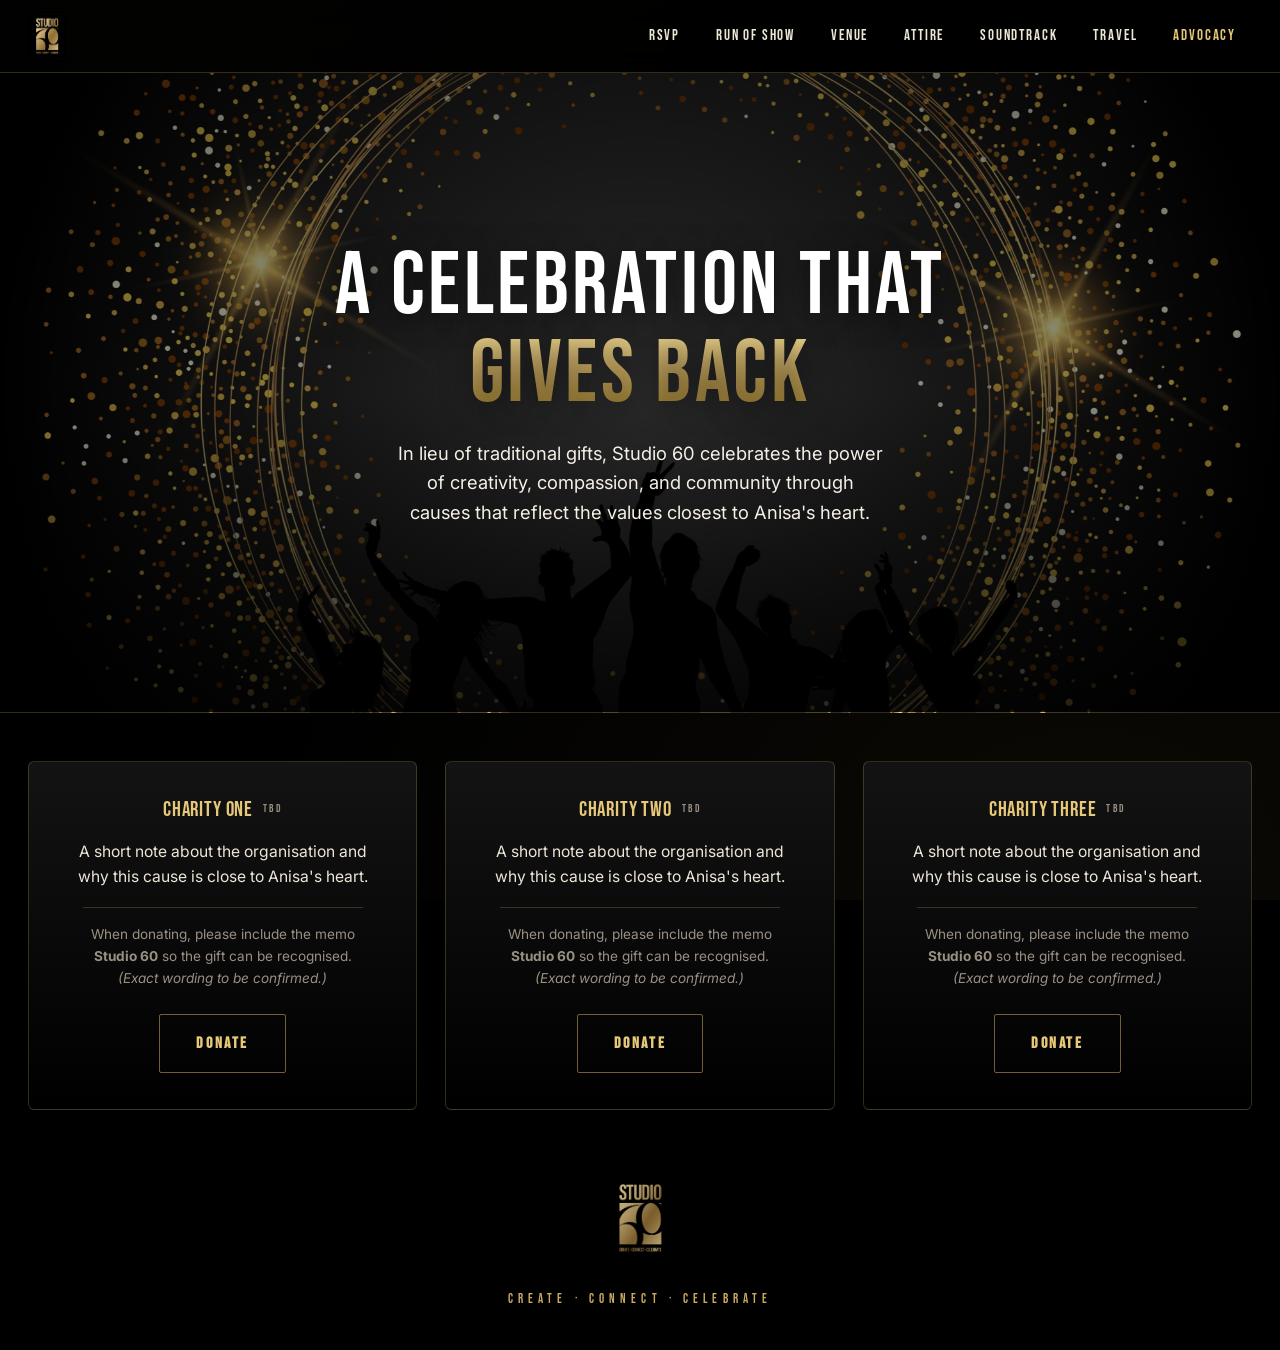
==== advocacy.html @ 4c7af6f3 "Advocacy page redesign — drop goal/tiers, just charity links - Replace the banner with the gold-glit" ====
<!DOCTYPE html>
<html lang="en">
<head>
  <meta charset="UTF-8" />
  <meta name="viewport" content="width=device-width, initial-scale=1.0" />
  <title>Advocacy · Studio 60</title>
  <link rel="icon" type="image/png" href="assets/studio60-logo.png" />
  <link rel="preconnect" href="https://fonts.googleapis.com" />
  <link rel="preconnect" href="https://fonts.gstatic.com" crossorigin />
  <link href="https://fonts.googleapis.com/css2?family=Bebas+Neue&family=Inter:wght@400;500;600;700&display=swap" rel="stylesheet" />
  <link rel="stylesheet" href="assets/style.css" />
</head>
<body>
  <div id="site-nav"></div>

  <main>
    <!-- PAGE BANNER -->
    <section class="page-banner page-banner--tall" style="background-image: url('images/advocacy-banner.jpg');">
      <div class="page-banner-inner">
        <h1 class="page-banner-title">A celebration that<br /><span class="gold-text">gives back</span></h1>
        <p class="page-banner-sub balance">In lieu of traditional gifts, Studio 60 celebrates the power of creativity, compassion, and community through causes that reflect the values closest to Anisa's heart.</p>
      </div>
    </section>

    <!-- CHARITIES -->
    <section class="section section-tight">
      <div class="container">
        <div class="charity-grid">
          <div class="charity-card">
            <h3 class="charity-name">Charity One <span class="charity-tag">TBD</span></h3>
            <p class="charity-desc balance">A short note about the organisation and why this cause is close to Anisa's heart.</p>
            <p class="charity-memo">When donating, please include the memo <strong>Studio 60</strong> so the gift can be recognised. <em>(Exact wording to be confirmed.)</em></p>
            <a class="btn btn-ghost" href="#" target="_blank" rel="noopener">Donate</a>
          </div>

          <div class="charity-card">
            <h3 class="charity-name">Charity Two <span class="charity-tag">TBD</span></h3>
            <p class="charity-desc balance">A short note about the organisation and why this cause is close to Anisa's heart.</p>
            <p class="charity-memo">When donating, please include the memo <strong>Studio 60</strong> so the gift can be recognised. <em>(Exact wording to be confirmed.)</em></p>
            <a class="btn btn-ghost" href="#" target="_blank" rel="noopener">Donate</a>
          </div>

          <div class="charity-card">
            <h3 class="charity-name">Charity Three <span class="charity-tag">TBD</span></h3>
            <p class="charity-desc balance">A short note about the organisation and why this cause is close to Anisa's heart.</p>
            <p class="charity-memo">When donating, please include the memo <strong>Studio 60</strong> so the gift can be recognised. <em>(Exact wording to be confirmed.)</em></p>
            <a class="btn btn-ghost" href="#" target="_blank" rel="noopener">Donate</a>
          </div>
        </div>
      </div>
    </section>
  </main>

  <div id="site-footer"></div>

  <script src="assets/partials.js"></script>
  <script src="assets/script.js"></script>
</body>
</html>
---- assets/style.css ----
/* ============================================
   STUDIO 60 — Anisa's 60th Birthday
   Black + Gold metallic brand styling
   ============================================ */

:root {
  --black: #000000;
  --black-soft: #0a0a0a;
  --black-elev: #141414;
  --gold-light: #e6c878;
  --gold: #c9a961;
  --gold-deep: #a78832;
  --gold-shadow: #6b5520;
  --gold-pale: #f3dc94;
  --silver: #c0c0c0;
  --ivory: #f5f0e6;
  --white: #ffffff;
  --text: #ece6d6;
  --text-mute: #9a9082;
  --line: rgba(201, 169, 97, 0.25);
  --line-strong: rgba(201, 169, 97, 0.55);
  --gold-gradient: linear-gradient(180deg, #f3dc94 0%, #c9a961 45%, #8c6f24 100%);
  --gold-gradient-flat: linear-gradient(180deg, #e6c878 0%, #c9a961 50%, #a78832 100%);
  --gold-gradient-deep: linear-gradient(180deg, #c9a961 0%, #8c6f24 50%, #4a3811 100%);
  --gold-gradient-light: linear-gradient(180deg, #f9e8b6 0%, #e6c878 50%, #c9a961 100%);
  --shadow-soft: 0 10px 40px rgba(0, 0, 0, 0.6);
  --max-w: 1280px;
}

* { box-sizing: border-box; margin: 0; padding: 0; }

html { scroll-behavior: smooth; -webkit-text-size-adjust: 100%; }

body {
  background: var(--black);
  color: var(--text);
  font-family: 'Inter', 'Helvetica Neue', Arial, sans-serif;
  font-weight: 400;
  line-height: 1.6;
  min-height: 100vh;
  overflow-x: hidden;
  -webkit-font-smoothing: antialiased;
  -moz-osx-font-smoothing: grayscale;
}

/* Subtle gold particle/grain background overlay */
body::before {
  content: "";
  position: fixed;
  inset: 0;
  pointer-events: none;
  background:
    radial-gradient(ellipse at 15% 0%, rgba(201, 169, 97, 0.10), transparent 50%),
    radial-gradient(ellipse at 85% 100%, rgba(201, 169, 97, 0.06), transparent 55%);
  z-index: 0;
}

/* Typography */
h1, h2, h3, h4, .display, .nav-link, .btn {
  font-family: 'Bebas Neue', 'Oswald', 'Impact', sans-serif;
  letter-spacing: 0.04em;
  text-transform: uppercase;
  font-weight: 400;
}

h1 { font-size: clamp(2.4rem, 6vw, 4.5rem); line-height: 1.05; }
h2 { font-size: clamp(1.8rem, 4vw, 3rem); line-height: 1.1; }
h3 { font-size: clamp(1.2rem, 2.4vw, 1.6rem); line-height: 1.2; }

.gold-text {
  background: var(--gold-gradient);
  -webkit-background-clip: text;
  background-clip: text;
  -webkit-text-fill-color: transparent;
  color: transparent;
}

/* Inline links inside body copy: bold + underline, no color shift */
.prose a, a.inline {
  color: var(--ivory);
  font-weight: 600;
  text-decoration: underline;
  text-underline-offset: 3px;
  text-decoration-thickness: 1.5px;
  transition: color 0.2s;
}
.prose a:hover, a.inline:hover { color: var(--gold-light); }

a { color: var(--gold-light); text-decoration: none; transition: color 0.2s; }
a:hover { color: var(--ivory); }

p { margin-bottom: 1rem; }

/* ============================================
   Top Navigation
   ============================================ */
.top-nav {
  position: sticky;
  top: 0;
  z-index: 100;
  width: 100%;
  background: rgba(0, 0, 0, 0.85);
  backdrop-filter: blur(14px);
  -webkit-backdrop-filter: blur(14px);
  border-bottom: 1px solid var(--line);
}

.nav-inner {
  max-width: var(--max-w);
  margin: 0 auto;
  padding: 14px 28px;
  display: flex;
  align-items: center;
  justify-content: space-between;
  gap: 24px;
}

.nav-brand {
  display: flex;
  align-items: center;
  gap: 12px;
  text-decoration: none;
}

.nav-brand img {
  height: 42px;
  width: auto;
}

.nav-links {
  display: flex;
  align-items: center;
  gap: 4px;
  list-style: none;
}

.nav-link {
  display: inline-block;
  padding: 10px 16px;
  font-size: 0.95rem;
  letter-spacing: 0.12em;
  color: var(--text);
  text-decoration: none;
  transition: color 0.2s;
}

.nav-link:hover { color: var(--gold-light); }

/* Active nav state: solid gold color (matches EDC's solid pink) */
.nav-link.is-active {
  color: var(--gold-light);
  font-weight: 500;
}

.nav-toggle {
  display: none;
  background: none;
  border: 1px solid var(--line-strong);
  color: var(--gold-light);
  width: 42px;
  height: 42px;
  border-radius: 4px;
  cursor: pointer;
  font-size: 1.2rem;
}

@media (max-width: 980px) {
  .nav-toggle { display: inline-flex; align-items: center; justify-content: center; }
  .nav-links {
    display: none;
    position: absolute;
    top: 100%;
    left: 0;
    right: 0;
    flex-direction: column;
    align-items: stretch;
    gap: 0;
    background: rgba(0, 0, 0, 0.97);
    border-bottom: 1px solid var(--line);
    padding: 8px 0;
  }
  .nav-links.is-open { display: flex; }
  .nav-link {
    padding: 14px 28px;
    border-bottom: 1px solid rgba(201, 169, 97, 0.08);
  }
}

/* ============================================
   Buttons
   ============================================ */
.btn {
  display: inline-block;
  padding: 16px 36px;
  font-size: 1rem;
  letter-spacing: 0.16em;
  text-transform: uppercase;
  text-decoration: none;
  cursor: pointer;
  border: none;
  position: relative;
  transition: transform 0.2s, box-shadow 0.25s;
  background: var(--gold-gradient-flat);
  color: var(--black);
  font-weight: 600;
  font-family: 'Bebas Neue', 'Oswald', sans-serif;
  border-radius: 2px;
  box-shadow: 0 4px 24px rgba(201, 169, 97, 0.25);
}

.btn:hover {
  transform: translateY(-2px);
  box-shadow: 0 10px 36px rgba(201, 169, 97, 0.45);
  color: var(--black);
}

.btn-ghost {
  background: transparent;
  color: var(--gold-light);
  border: 1px solid var(--line-strong);
  box-shadow: none;
}

.btn-ghost:hover {
  background: rgba(201, 169, 97, 0.08);
  color: var(--ivory);
  border-color: var(--gold-light);
  box-shadow: none;
}

.btn-large {
  padding: 20px 56px;
  font-size: 1.15rem;
}

.btn-arrow::after {
  content: " ↗";
  margin-left: 4px;
  font-size: 0.85em;
}

/* ============================================
   Layout
   ============================================ */
main { position: relative; z-index: 1; }

.container {
  max-width: var(--max-w);
  margin: 0 auto;
  padding: 0 28px;
}

.section {
  padding: 80px 0;
  position: relative;
}

.section-tight { padding: 48px 0; }

.section-title {
  text-align: center;
  margin-bottom: 12px;
}

.section-kicker {
  display: block;
  text-align: center;
  font-family: 'Bebas Neue', 'Oswald', sans-serif;
  letter-spacing: 0.32em;
  font-size: 0.9rem;
  color: var(--gold);
  margin-bottom: 12px;
}

.section-sub {
  text-align: center;
  color: var(--text-mute);
  max-width: 680px;
  margin: 0 auto 56px;
  font-size: 1.05rem;
}

/* ============================================
   Section Divider — gold rule with "60" mark centered
   ============================================ */
.section-divider {
  position: relative;
  text-align: center;
  margin: 56px auto;
  max-width: 1100px;
  padding: 0 28px;
}

.section-divider::before {
  content: "";
  position: absolute;
  top: 50%;
  left: 28px;
  right: 28px;
  height: 1px;
  background: linear-gradient(90deg, transparent, rgba(201, 169, 97, 0.5) 20%, rgba(201, 169, 97, 0.5) 80%, transparent);
}

.section-divider .divider-mark {
  position: relative;
  display: inline-block;
  padding: 0 18px;
  background: var(--black);
  font-family: 'Bebas Neue', 'Oswald', sans-serif;
  font-size: 1.4rem;
  letter-spacing: 0.18em;
  background: var(--gold-gradient);
  -webkit-background-clip: text;
  background-clip: text;
  -webkit-text-fill-color: transparent;
  color: transparent;
}

.section-divider .divider-mark-wrap {
  position: relative;
  display: inline-block;
  padding: 0 18px;
  background: var(--black);
}

/* ============================================
   Hero (Home)
   ============================================ */
.hero {
  min-height: 100vh;
  display: flex;
  flex-direction: column;
  align-items: center;
  justify-content: center;
  text-align: center;
  padding: 80px 28px 60px;
  position: relative;
  overflow: hidden;
}

.hero::before {
  content: "";
  position: absolute;
  inset: 0;
  background:
    radial-gradient(ellipse at center, rgba(201, 169, 97, 0.18) 0%, transparent 60%);
  pointer-events: none;
}

.hero-logo {
  max-width: 360px;
  width: 70vw;
  height: auto;
  margin-bottom: 36px;
  border: 1px solid var(--gold);
  padding: 6px;
  background: var(--black);
  filter: drop-shadow(0 8px 40px rgba(201, 169, 97, 0.25));
  animation: fadeUp 1s ease both;
}

.hero-eyebrow {
  font-family: 'Bebas Neue', 'Oswald', sans-serif;
  letter-spacing: 0.4em;
  font-size: 0.95rem;
  color: var(--gold);
  margin-bottom: 16px;
  animation: fadeUp 1s 0.15s ease both;
}

.hero-title {
  font-family: 'Bebas Neue', 'Oswald', sans-serif;
  letter-spacing: 0.04em;
  margin-bottom: 8px;
  animation: fadeUp 1s 0.25s ease both;
}

.hero-title .gold-text { display: inline-block; }

.hero-title-tail {
  display: inline-block;
}

.hero-intro {
  max-width: 720px;
  margin: 28px auto 0;
  padding: 0 16px;
  color: var(--ivory);
  font-size: clamp(1rem, 1.4vw, 1.15rem);
  line-height: 1.65;
  text-align: center;
  text-wrap: balance;
  animation: fadeUp 1s 0.35s ease both;
}

.hero-meta {
  display: flex;
  flex-wrap: wrap;
  align-items: center;
  justify-content: center;
  gap: 18px 32px;
  margin: 28px 0 8px;
  font-family: 'Bebas Neue', 'Oswald', sans-serif;
  letter-spacing: 0.18em;
  font-size: 1.1rem;
  color: var(--ivory);
  animation: fadeUp 1s 0.4s ease both;
}

.hero-meta .dot { color: var(--gold); }

.hero-venue {
  color: var(--text-mute);
  font-size: 0.95rem;
  margin-bottom: 36px;
  animation: fadeUp 1s 0.5s ease both;
}

.hero-cta-row {
  display: flex;
  gap: 14px;
  flex-wrap: wrap;
  justify-content: center;
  animation: fadeUp 1s 0.6s ease both;
}

.hero-rsvp-deadline {
  margin-top: 18px;
  font-size: 0.85rem;
  color: var(--text-mute);
  letter-spacing: 0.12em;
  text-transform: uppercase;
  animation: fadeUp 1s 0.7s ease both;
}

.hero-rsvp-deadline .deadline-date {
  color: var(--gold-light);
  font-weight: 700;
  font-size: 1.15em;
  letter-spacing: 0.16em;
}

/* Mobile-only hero tweaks
   - Tighten the gap above the Studio 60 logo
   - Hide diamond separators and the middle-dot in the venue line
   - Let the venue's "Atlanta" wrap to its own line cleanly */
@media (max-width: 700px) {
  .hero {
    justify-content: flex-start;
    padding-top: 24px;
  }
  .hero-logo {
    margin-bottom: 24px;
  }
  .hero-meta .dot { display: none; }
  .venue-meta .venue-sep { display: none; }
  .venue-meta {
    display: inline-flex;
    flex-direction: column;
    align-items: center;
    gap: 4px;
  }
}

@keyframes fadeUp {
  from { opacity: 0; transform: translateY(16px); }
  to { opacity: 1; transform: translateY(0); }
}

/* ============================================
   Countdown
   ============================================ */
.countdown {
  display: flex;
  justify-content: center;
  gap: 12px;
  margin: 44px auto 0;
  flex-wrap: wrap;
}

.countdown-unit {
  min-width: 110px;
  padding: 22px 16px 18px;
  background: rgba(20, 20, 20, 0.8);
  border: 1px solid var(--line);
  border-radius: 4px;
  text-align: center;
  position: relative;
  overflow: hidden;
}

.countdown-unit::before {
  content: "";
  position: absolute;
  inset: 0;
  background: linear-gradient(180deg, rgba(201, 169, 97, 0.08), transparent 60%);
  pointer-events: none;
}

.countdown-num {
  display: block;
  font-family: 'Bebas Neue', 'Oswald', sans-serif;
  font-size: 3rem;
  line-height: 1;
  background: var(--gold-gradient);
  -webkit-background-clip: text;
  background-clip: text;
  -webkit-text-fill-color: transparent;
  color: transparent;
}

.countdown-label {
  display: block;
  margin-top: 6px;
  font-family: 'Bebas Neue', 'Oswald', sans-serif;
  letter-spacing: 0.24em;
  font-size: 0.75rem;
  color: var(--text-mute);
}

@media (max-width: 600px) {
  .countdown-unit { min-width: 0; flex: 1 1 calc(50% - 12px); }
  .countdown-num { font-size: 2.4rem; }
}

/* ============================================
   Page Banner — full-width photo banner with title overlay
   ============================================ */
.page-banner {
  position: relative;
  width: 100%;
  height: clamp(280px, 38vw, 460px);
  background-size: cover;
  background-position: center;
  display: flex;
  align-items: center;
  justify-content: center;
  text-align: center;
  overflow: hidden;
  border-bottom: 1px solid var(--line);
}

/* Taller variant to mirror the RSVP hero feel on hero-style pages */
.page-banner--tall { height: clamp(420px, 60vw, 640px); }

/* Generic line-balance utility — prevents orphan words on short
   paragraphs by distributing line breaks evenly */
.balance { text-wrap: balance; }

/* Prose modifier — balance line breaks so short paragraphs don't
   leave a single orphan word on the last line */
.prose-balance p { text-wrap: balance; }

/* Soundtrack page — tight title + tagline lockup on the banner */
.soundtrack-lockup { line-height: 0.95; }
.soundtrack-tagline {
  margin-top: 14px;
  font-family: 'Bebas Neue', 'Oswald', sans-serif;
  letter-spacing: 0.32em;
  text-transform: uppercase;
  font-size: clamp(0.95rem, 1.6vw, 1.15rem);
  color: var(--gold-light);
}

/* Advocacy — three text-only charity cards */
.charity-grid {
  display: grid;
  grid-template-columns: repeat(3, 1fr);
  gap: 28px;
}

.charity-card {
  padding: 36px 28px;
  background: linear-gradient(180deg, rgba(20, 20, 20, 0.95), rgba(0, 0, 0, 0.9));
  border: 1px solid var(--line);
  border-radius: 6px;
  text-align: center;
  display: flex;
  flex-direction: column;
}

.charity-name {
  color: var(--gold-light);
  margin-bottom: 16px;
  font-size: 1.3rem;
}

.charity-tag {
  font-size: 0.55em;
  color: var(--text-mute);
  letter-spacing: 0.22em;
  margin-left: 6px;
  vertical-align: middle;
  font-weight: 400;
}

.charity-desc {
  color: var(--text);
  margin-bottom: 18px;
  font-size: 0.98rem;
  line-height: 1.6;
}

.charity-memo {
  color: var(--text-mute);
  font-size: 0.85rem;
  margin: 0 auto 24px;
  padding-top: 16px;
  border-top: 1px solid var(--line);
  line-height: 1.6;
  max-width: 280px;
  flex: 1;
}

.charity-card .btn { align-self: center; margin-top: auto; }

@media (max-width: 800px) {
  .charity-grid { grid-template-columns: 1fr; gap: 20px; }
  .charity-card { padding: 28px 24px; }
}

/* Attire page — centred mood block with an italic gold coda */
.attire-block { text-align: center; }
.attire-block .section-title { margin-bottom: 24px; }
.attire-block .prose + .prose { margin-top: 18px; }
.attire-coda {
  margin-top: 36px;
  font-style: italic;
  font-size: 1.1rem;
  color: var(--gold-light);
  letter-spacing: 0.04em;
}

.page-banner::before {
  content: "";
  position: absolute;
  inset: 0;
  background:
    linear-gradient(180deg, rgba(0, 0, 0, 0.55) 0%, rgba(0, 0, 0, 0.45) 50%, rgba(0, 0, 0, 0.85) 100%);
  pointer-events: none;
}

.page-banner-inner {
  position: relative;
  z-index: 1;
  padding: 28px;
  max-width: 1100px;
}

.page-banner-kicker {
  display: block;
  font-family: 'Bebas Neue', 'Oswald', sans-serif;
  letter-spacing: 0.36em;
  font-size: 0.88rem;
  color: var(--gold-light);
  margin-bottom: 18px;
}

.page-banner-title {
  font-family: 'Bebas Neue', 'Oswald', sans-serif;
  font-size: clamp(2.6rem, 7vw, 5.5rem);
  letter-spacing: 0.04em;
  line-height: 1;
  text-transform: uppercase;
  color: var(--white);
  text-shadow: 0 4px 30px rgba(0, 0, 0, 0.5);
}

.page-banner-title .gold-text { display: inline-block; }

.page-banner-sub {
  margin-top: 20px;
  color: var(--ivory);
  font-size: clamp(1rem, 1.5vw, 1.15rem);
  max-width: 680px;
  margin-left: auto;
  margin-right: auto;
}

/* ============================================
   Jump-to anchor nav (sits below banner)
   ============================================ */
.jump-nav {
  display: flex;
  justify-content: center;
  align-items: center;
  flex-wrap: wrap;
  gap: 8px 28px;
  padding: 24px 28px;
  border-bottom: 1px solid var(--line);
  margin-bottom: 16px;
}

.jump-nav-label {
  font-family: 'Bebas Neue', 'Oswald', sans-serif;
  letter-spacing: 0.24em;
  text-transform: uppercase;
  color: var(--text-mute);
  font-size: 0.85rem;
}

.jump-nav-label::before {
  content: "↓ ";
  color: var(--gold);
}

.jump-nav a {
  font-family: 'Inter', sans-serif;
  color: var(--ivory);
  font-size: 0.95rem;
  font-weight: 500;
  letter-spacing: 0.02em;
  text-decoration: none;
  padding: 4px 0;
  transition: color 0.2s;
}

.jump-nav a:hover { color: var(--gold-light); }

/* ============================================
   Message from Anisa
   ============================================ */
.message-block {
  max-width: 800px;
  margin: 0 auto;
  text-align: center;
  padding: 56px 32px;
  border-top: 1px solid var(--line);
  border-bottom: 1px solid var(--line);
  position: relative;
}

.message-block::before,
.message-block::after {
  content: "";
  position: absolute;
  left: 50%;
  width: 12px;
  height: 12px;
  background: var(--gold-gradient);
  transform: translateX(-50%) rotate(45deg);
}
.message-block::before { top: -7px; }
.message-block::after { bottom: -7px; }

.message-quote {
  font-size: 1.2rem;
  line-height: 1.7;
  color: var(--ivory);
  font-style: italic;
}

.message-quote + .message-quote { margin-top: 14px; }

.message-sign {
  margin-top: 24px;
  font-family: 'Bebas Neue', 'Oswald', sans-serif;
  letter-spacing: 0.32em;
  color: var(--gold);
  font-size: 1rem;
}

/* Tighter symmetric gap around the diamond on Anisa's note section */
.section-anisa-note { padding-top: 28px; padding-bottom: 28px; }
.message-block--note { padding-top: 28px; padding-bottom: 28px; }

/* Anisa signature — image rendered as gold via mask */
.signature {
  width: clamp(200px, 32vw, 260px);
  height: clamp(160px, 26vw, 210px);
  margin: 6px auto 0;
  background: var(--gold-gradient);
  -webkit-mask: url('../images/anisa-signature.png') no-repeat center / contain;
  mask: url('../images/anisa-signature.png') no-repeat center / contain;
}

/* ============================================
   Photo + White Panel Cards (EDC editorial style)
   ============================================ */
.photo-grid {
  display: grid;
  gap: 24px;
}

.photo-grid-2 { grid-template-columns: repeat(2, 1fr); }
.photo-grid-3 { grid-template-columns: repeat(3, 1fr); }
.photo-grid-auto { grid-template-columns: repeat(auto-fit, minmax(320px, 1fr)); }

@media (max-width: 880px) {
  .photo-grid-2, .photo-grid-3 { grid-template-columns: 1fr; }
}

.photo-card {
  display: flex;
  flex-direction: column;
  text-decoration: none;
  color: inherit;
  position: relative;
  transition: transform 0.3s ease;
}

.photo-card:hover { transform: translateY(-4px); }
.photo-card:hover .photo-card-img { transform: scale(1.03); }
.photo-card:hover .photo-card-arrow { transform: translateX(6px); }

.photo-card-imgwrap {
  width: 100%;
  aspect-ratio: 16 / 10;
  overflow: hidden;
  background: var(--black-elev);
}

.photo-card-img {
  width: 100%;
  height: 100%;
  object-fit: cover;
  display: block;
  transition: transform 0.5s ease;
}

.photo-card-panel {
  background: linear-gradient(180deg, rgba(18, 18, 18, 0.98), rgba(8, 8, 8, 0.98));
  color: var(--ivory);
  padding: 28px 28px 26px;
  margin: -64px 24px 0;
  position: relative;
  z-index: 2;
  border: 1px solid var(--line-strong);
  box-shadow: 0 14px 40px rgba(0, 0, 0, 0.55);
  display: flex;
  flex-direction: column;
  flex-grow: 1;
  transition: border-color 0.25s, box-shadow 0.25s;
}

.photo-card:hover .photo-card-panel {
  border-color: var(--gold-light);
  box-shadow: 0 18px 48px rgba(201, 169, 97, 0.18);
}

.photo-card-eyebrow {
  font-family: 'Bebas Neue', 'Oswald', sans-serif;
  letter-spacing: 0.28em;
  font-size: 0.75rem;
  color: var(--gold);
  margin-bottom: 10px;
  text-transform: uppercase;
}

.photo-card-title {
  font-family: 'Bebas Neue', 'Oswald', sans-serif;
  font-size: clamp(1.3rem, 1.7vw, 1.65rem);
  text-transform: uppercase;
  letter-spacing: 0.04em;
  color: var(--ivory);
  margin-bottom: 10px;
  display: flex;
  align-items: center;
  justify-content: space-between;
  gap: 12px;
  line-height: 1.15;
}

.photo-card-arrow {
  color: var(--gold-light);
  font-size: 1.4rem;
  font-weight: bold;
  transition: transform 0.25s, color 0.2s;
  flex-shrink: 0;
}

.photo-card:hover .photo-card-arrow { color: var(--gold-pale); }

.photo-card-desc {
  color: var(--text-mute);
  font-size: 0.95rem;
  line-height: 1.6;
  margin: 0;
}

/* Detail variant: sentence-case heading + em-dash bulleted list */
.photo-card-panel.is-detail .photo-card-title {
  text-transform: none;
  font-family: 'Inter', sans-serif;
  font-weight: 600;
  letter-spacing: 0.01em;
  font-size: 1.45rem;
  color: var(--gold-light);
}

/* Plain stacked list — same metrics as dash-list but no marker */
.clean-list {
  list-style: none;
  margin-top: 10px;
}

.clean-list li {
  padding: 6px 0;
  color: var(--text);
  font-size: 0.95rem;
  line-height: 1.55;
}

.dash-list {
  list-style: none;
  margin-top: 10px;
}

.dash-list li {
  padding: 8px 0 8px 22px;
  position: relative;
  color: var(--text);
  font-size: 0.95rem;
  line-height: 1.55;
}

.dash-list li::before {
  content: "–";
  position: absolute;
  left: 0;
  color: var(--gold-light);
  font-weight: bold;
}

/* ============================================
   Generic Cards (legacy / dark)
   ============================================ */
.grid {
  display: grid;
  gap: 24px;
}

.grid-2 { grid-template-columns: repeat(2, minmax(0, 1fr)); }
.grid-3 { grid-template-columns: repeat(3, minmax(0, 1fr)); }
.grid-auto { grid-template-columns: repeat(auto-fit, minmax(280px, 1fr)); }

@media (max-width: 800px) {
  .grid-2, .grid-3 { grid-template-columns: 1fr; }
}

.card {
  background: linear-gradient(180deg, rgba(20, 20, 20, 0.9), rgba(10, 10, 10, 0.9));
  border: 1px solid var(--line);
  border-radius: 6px;
  padding: 32px 28px;
  position: relative;
  transition: border-color 0.25s, transform 0.25s;
}

.card:hover {
  border-color: var(--line-strong);
  transform: translateY(-4px);
}

.card h3 {
  margin-bottom: 12px;
  color: var(--gold-light);
}

.card p { color: var(--text-mute); }

.card-icon {
  font-family: 'Bebas Neue', 'Oswald', sans-serif;
  font-size: 0.8rem;
  letter-spacing: 0.32em;
  color: var(--gold);
  margin-bottom: 8px;
  display: block;
}

/* ============================================
   Tier Cards (Advocacy) — graduated gold tones
   ============================================ */
.tier-grid {
  display: grid;
  grid-template-columns: repeat(3, 1fr);
  gap: 20px;
  align-items: stretch;
  margin-bottom: 56px;
}

@media (max-width: 880px) {
  .tier-grid { grid-template-columns: 1fr; }
}

.tier-card {
  position: relative;
  border-radius: 8px;
  padding: 36px 28px 32px;
  text-align: center;
  display: flex;
  flex-direction: column;
  color: var(--black);
  overflow: hidden;
}

.tier-card.tier-light { background: var(--gold-gradient-light); }
.tier-card.tier-mid { background: var(--gold-gradient-flat); }
.tier-card.tier-deep {
  background: var(--gold-gradient-deep);
  color: var(--ivory);
}

.tier-name {
  font-family: 'Inter', sans-serif;
  font-weight: 700;
  font-size: 1.15rem;
  letter-spacing: 0.02em;
  text-transform: none;
  margin-bottom: 6px;
}

.tier-card.tier-deep .tier-name { color: var(--gold-pale); }

.tier-amount {
  font-family: 'Bebas Neue', 'Oswald', sans-serif;
  font-size: clamp(2.4rem, 4vw, 3.4rem);
  line-height: 1;
  margin: 12px 0 6px;
  color: inherit;
}

.tier-card.tier-deep .tier-amount { color: var(--gold-pale); }

.tier-note {
  font-size: 0.85rem;
  font-style: italic;
  margin-bottom: 24px;
  opacity: 0.8;
}

.tier-card .btn {
  background: var(--black);
  color: var(--gold-light);
  align-self: center;
  margin-top: auto;
  box-shadow: 0 4px 16px rgba(0, 0, 0, 0.4);
}

.tier-card .btn:hover {
  background: #1a1a1a;
  color: var(--white);
}

.tier-card.tier-deep .btn {
  background: var(--gold-gradient-flat);
  color: var(--black);
}

.tier-disclaimer {
  margin-top: 18px;
  font-size: 0.78rem;
  line-height: 1.5;
  opacity: 0.85;
}

/* ============================================
   Timeline (Run of Show)
   ============================================ */
.timeline {
  max-width: 760px;
  margin: 0 auto;
  position: relative;
  padding-left: 40px;
}

.timeline::before {
  content: "";
  position: absolute;
  left: 12px;
  top: 8px;
  bottom: 8px;
  width: 2px;
  background: var(--gold-gradient);
  opacity: 0.5;
}

.timeline-item {
  position: relative;
  padding: 14px 0 28px;
}

.timeline-item::before {
  content: "";
  position: absolute;
  left: -34px;
  top: 22px;
  width: 14px;
  height: 14px;
  border-radius: 50%;
  background: var(--gold-gradient);
  box-shadow: 0 0 0 4px var(--black), 0 0 16px rgba(201, 169, 97, 0.5);
}

.timeline-time {
  font-family: 'Bebas Neue', 'Oswald', sans-serif;
  letter-spacing: 0.16em;
  color: var(--gold-light);
  font-size: 1rem;
  margin-bottom: 4px;
}

.timeline-event {
  font-size: 1.1rem;
  color: var(--ivory);
}

/* ============================================
   Venue / Map
   ============================================ */
.venue-grid {
  display: grid;
  grid-template-columns: 1fr 1.2fr;
  gap: 32px;
  align-items: stretch;
}

.venue-info-card {
  padding: 40px 36px;
}

.venue-info-card h3 { color: var(--gold-light); margin-bottom: 8px; }

.venue-info-card .address-line {
  color: var(--ivory);
  font-size: 1.1rem;
  line-height: 1.5;
  margin-bottom: 18px;
}

.venue-info-card .meta-line {
  color: var(--text-mute);
  margin: 4px 0;
  font-size: 0.95rem;
}

.venue-info-card .meta-label {
  color: var(--gold);
  font-family: 'Bebas Neue', 'Oswald', sans-serif;
  letter-spacing: 0.18em;
  font-size: 0.8rem;
  text-transform: uppercase;
  display: block;
  margin: 18px 0 4px;
}

.venue-map {
  border: 1px solid var(--line);
  border-radius: 6px;
  overflow: hidden;
  min-height: 360px;
}

.venue-map iframe {
  width: 100%;
  height: 100%;
  min-height: 360px;
  border: 0;
  filter: invert(0.92) hue-rotate(180deg) saturate(0.5);
}

@media (max-width: 900px) {
  .venue-grid { grid-template-columns: 1fr; }
}

.venue-photo {
  max-width: 520px;
  margin: 0 auto;
  text-align: center;
}

.venue-photo img {
  width: 100%;
  height: auto;
  display: block;
  border: 1px solid var(--line-strong);
  border-radius: 4px;
  box-shadow: var(--shadow-soft);
}

.venue-photo figcaption {
  margin-top: 16px;
  color: var(--text-mute);
  font-size: 0.95rem;
  letter-spacing: 0.02em;
}

/* ============================================
   Dress Code
   ============================================ */
.swatch-row {
  display: flex;
  justify-content: center;
  gap: 12px;
  margin: 20px 0;
}

.swatch {
  width: 44px;
  height: 44px;
  border-radius: 50%;
  border: 1px solid rgba(255, 255, 255, 0.15);
}

.swatch.black { background: #0a0a0a; }
.swatch.gold { background: var(--gold-gradient-flat); }
.swatch.silver { background: linear-gradient(180deg, #e8e8e8, #b8b8b8 50%, #8c8c8c); }
.swatch.metallic { background: linear-gradient(135deg, #e6c878, #c0c0c0, #a78832); }

/* ============================================
   Forms (RSVP / Song Request)
   ============================================ */
.form-card {
  max-width: 640px;
  margin: 0 auto;
  background: linear-gradient(180deg, rgba(20, 20, 20, 0.95), rgba(0, 0, 0, 0.9));
  border: 1px solid var(--line);
  border-radius: 6px;
  padding: 48px 40px;
}

.form-row { margin-bottom: 22px; }

.form-row label {
  display: block;
  font-family: 'Bebas Neue', 'Oswald', sans-serif;
  letter-spacing: 0.2em;
  font-size: 0.85rem;
  color: var(--gold);
  text-transform: uppercase;
  margin-bottom: 8px;
}

.form-row input,
.form-row select,
.form-row textarea {
  width: 100%;
  padding: 14px 16px;
  background: rgba(0, 0, 0, 0.5);
  border: 1px solid var(--line);
  color: var(--ivory);
  font-family: 'Inter', sans-serif;
  font-size: 1rem;
  border-radius: 3px;
  transition: border-color 0.2s, box-shadow 0.2s;
}

.form-row input:focus,
.form-row select:focus,
.form-row textarea:focus {
  outline: none;
  border-color: var(--gold-light);
  box-shadow: 0 0 0 3px rgba(201, 169, 97, 0.15);
}

.form-row textarea { min-height: 100px; resize: vertical; }

.form-row .help {
  font-size: 0.8rem;
  color: var(--text-mute);
  margin-top: 4px;
}

.radio-group {
  display: flex;
  gap: 12px;
  flex-wrap: wrap;
}

.radio-pill {
  flex: 1 1 auto;
  position: relative;
}

.radio-pill input { position: absolute; opacity: 0; }

.radio-pill label {
  display: block;
  padding: 14px 24px;
  border: 1px solid var(--line);
  text-align: center;
  cursor: pointer;
  border-radius: 3px;
  color: var(--text);
  letter-spacing: 0.16em;
  font-size: 0.9rem;
  transition: all 0.2s;
  margin: 0;
}

.radio-pill input:checked + label {
  background: var(--gold-gradient-flat);
  color: var(--black);
  border-color: transparent;
}

.form-success {
  display: none;
  background: rgba(201, 169, 97, 0.1);
  border: 1px solid var(--line-strong);
  border-radius: 4px;
  padding: 24px;
  margin-bottom: 24px;
  text-align: center;
}

.form-success.is-visible { display: block; animation: fadeUp 0.4s ease; }
.form-success h3 { color: var(--gold-light); margin-bottom: 8px; }

/* ============================================
   Travel
   ============================================ */
.code-pill {
  display: inline-block;
  padding: 6px 14px;
  background: rgba(201, 169, 97, 0.12);
  border: 1px solid var(--line-strong);
  border-radius: 3px;
  color: var(--gold-light);
  font-family: 'JetBrains Mono', 'Courier New', monospace;
  font-size: 0.95rem;
  letter-spacing: 0.08em;
  margin-left: 6px;
}

/* ============================================
   Anchor section heading (used inside long pages)
   ============================================ */
.anchor-heading {
  text-align: center;
  font-family: 'Bebas Neue', 'Oswald', sans-serif;
  text-transform: uppercase;
  font-size: clamp(1.6rem, 3vw, 2.4rem);
  letter-spacing: 0.06em;
  color: var(--white);
  margin-bottom: 20px;
}

.anchor-heading.is-yellow {
  background: linear-gradient(180deg, #fce570, #d6b934);
  -webkit-background-clip: text;
  background-clip: text;
  -webkit-text-fill-color: transparent;
}

.anchor-heading.is-gold {
  background: var(--gold-gradient);
  -webkit-background-clip: text;
  background-clip: text;
  -webkit-text-fill-color: transparent;
}

/* ============================================
   Section Subtle Note (yellow italic warning style)
   ============================================ */
.section-note {
  text-align: center;
  font-style: italic;
  color: #fce570;
  max-width: 760px;
  margin: 0 auto;
  padding: 0 28px;
  font-size: 0.95rem;
  line-height: 1.6;
}

/* ============================================
   Sponsors / Logo Grid (Advocacy charity row)
   ============================================ */
.logo-strip {
  background: rgba(20, 20, 20, 0.6);
  border: 1px solid var(--line);
  border-radius: 6px;
  padding: 32px 28px;
  margin-top: 56px;
}

.logo-strip-heading {
  font-family: 'Inter', sans-serif;
  font-weight: 600;
  font-size: 1.05rem;
  letter-spacing: 0.04em;
  color: var(--ivory);
  margin-bottom: 22px;
  text-transform: none;
  text-align: left;
}

.logo-strip-grid {
  display: grid;
  grid-template-columns: repeat(auto-fit, minmax(120px, 1fr));
  gap: 28px 32px;
  align-items: center;
  justify-items: center;
}

.logo-strip-grid .logo-tile {
  font-family: 'Bebas Neue', 'Oswald', sans-serif;
  letter-spacing: 0.18em;
  font-size: 0.88rem;
  color: var(--text-mute);
  text-transform: uppercase;
  text-align: center;
  opacity: 0.85;
  transition: opacity 0.2s, color 0.2s;
}

.logo-strip-grid a.logo-tile:hover {
  opacity: 1;
  color: var(--gold-light);
}

/* ============================================
   Fundraising Banner
   ============================================ */
.fundraising-banner {
  text-align: center;
  background: linear-gradient(180deg, rgba(20, 20, 20, 0.95), rgba(0, 0, 0, 0.9));
  border: 1px solid var(--line);
  border-radius: 6px;
  padding: 56px 32px;
  margin-bottom: 56px;
}

.fundraising-goal {
  font-family: 'Bebas Neue', 'Oswald', sans-serif;
  font-size: clamp(3rem, 9vw, 6rem);
  background: var(--gold-gradient);
  -webkit-background-clip: text;
  background-clip: text;
  -webkit-text-fill-color: transparent;
  color: transparent;
  line-height: 1;
}

.fundraising-label {
  font-family: 'Bebas Neue', 'Oswald', sans-serif;
  letter-spacing: 0.32em;
  color: var(--gold);
  font-size: 0.95rem;
  margin-top: 6px;
}

/* ============================================
   Footer
   ============================================ */
.footer {
  padding: 20px 28px 40px;
  text-align: center;
  color: var(--text-mute);
  font-size: 0.85rem;
  letter-spacing: 0.08em;
  margin-top: 0;
}

.footer-logo {
  height: 80px;
  width: auto;
  margin-bottom: 18px;
  opacity: 0.85;
}

.footer-tag {
  font-family: 'Bebas Neue', 'Oswald', sans-serif;
  letter-spacing: 0.4em;
  color: var(--gold);
  font-size: 0.8rem;
  margin-top: 6px;
}

/* ============================================
   Utility
   ============================================ */
.center { text-align: center; }
.mt-0 { margin-top: 0; }
.mb-0 { margin-bottom: 0; }
.mt-2 { margin-top: 1.5rem; }
.mb-2 { margin-bottom: 1.5rem; }
.mt-4 { margin-top: 3rem; }
.mb-4 { margin-bottom: 3rem; }

.prose { max-width: 760px; margin: 0 auto; padding: 0 28px; color: var(--ivory); line-height: 1.75; }
.prose p { margin-bottom: 1.2rem; }
.prose-center { text-align: center; }

/* Section anchor offset (so sticky nav doesn't cover anchored section heading) */
[id]:not(body) { scroll-margin-top: 92px; }

/* ============================================
   RSVP Hero — single-column layout on every size.
   Top: image banner with intro text overlaid in the
   black centre, gold glitter rising at the bottom.
   Below: the form. Bokeh balls are intentionally
   cropped out by the image positioning.
   ============================================ */
.rsvp-hero {
  position: relative;
  display: grid;
  grid-template-columns: 1fr;
  grid-template-rows: minmax(560px, auto) auto;
  align-items: stretch;
  background: var(--black);
  border-bottom: 1px solid var(--line);
}

.rsvp-hero-image {
  grid-column: 1;
  grid-row: 1;
  /* Desktop: zoom into the right-bottom of the source so the
     bokeh balls (top-left of original) stay out of frame and
     only the glitter spread is visible. */
  background-image: linear-gradient(180deg, rgba(0,0,0,0.25) 0%, rgba(0,0,0,0.25) 100%), url('../images/bokeh-gold.jpg');
  background-size: cover, 220% auto;
  background-position: center, right bottom;
  background-repeat: no-repeat, no-repeat;
  border-bottom: 1px solid var(--line);
}

.rsvp-hero-intro {
  grid-column: 1;
  grid-row: 1;
  z-index: 2;
  align-self: center;
  padding: 56px 40px;
  text-align: center;
  color: var(--text);
}

.rsvp-hero-form {
  grid-column: 1;
  grid-row: 2;
  padding: 56px 40px 80px;
  text-align: center;
}

.rsvp-hero-form .form-card { max-width: 640px; margin: 0 auto; }

.rsvp-hero-kicker {
  display: block;
  font-family: 'Bebas Neue', 'Oswald', sans-serif;
  letter-spacing: 0.36em;
  font-size: 0.88rem;
  color: var(--gold-light);
  margin-bottom: 18px;
  text-transform: uppercase;
}

.rsvp-hero-title {
  font-family: 'Bebas Neue', 'Oswald', sans-serif;
  font-size: clamp(2.4rem, 5vw, 4.2rem);
  letter-spacing: 0.04em;
  line-height: 1;
  text-transform: uppercase;
  color: var(--white);
  text-shadow: 0 4px 30px rgba(0, 0, 0, 0.6);
  margin-bottom: 22px;
}

.rsvp-hero-title .gold-text { display: inline-block; }

.rsvp-hero-tagline {
  font-size: clamp(1rem, 1.5vw, 1.2rem);
  color: var(--ivory);
  font-style: italic;
  margin-bottom: 32px;
  text-wrap: balance;
}

.rsvp-hero-meta {
  display: flex;
  flex-wrap: wrap;
  align-items: center;
  justify-content: center;
  gap: 12px 24px;
  font-family: 'Bebas Neue', 'Oswald', sans-serif;
  letter-spacing: 0.18em;
  font-size: 1rem;
  color: var(--ivory);
  margin-bottom: 24px;
}
.rsvp-hero-meta .dot { color: var(--gold); }

.rsvp-hero-reply {
  margin-top: 4px;
  font-size: 0.85rem;
  color: var(--text-mute);
  letter-spacing: 0.12em;
  text-transform: uppercase;
}

.rsvp-hero-reply .deadline-date {
  color: var(--gold-light);
  font-weight: 700;
  font-size: 1.15em;
  letter-spacing: 0.16em;
}

.rsvp-hero-form .form-success,
.rsvp-hero-form .form-card { margin-top: 24px; }

/* Mobile — use the same crop the user liked: cover + centred, which
   on a narrow viewport keeps only the centre of the image visible
   (mostly black with the glitter rising at the bottom). */
@media (max-width: 800px) {
  .rsvp-hero {
    grid-template-rows: minmax(460px, auto) auto;
  }

  .rsvp-hero-image {
    background-image: linear-gradient(180deg, rgba(0,0,0,0.35) 0%, rgba(0,0,0,0.55) 55%, rgba(0,0,0,0.75) 100%), url('../images/bokeh-gold.jpg');
    background-size: cover, cover;
    background-position: center, center;
  }

  .rsvp-hero-intro { padding: 32px 24px; }
  .rsvp-hero-form { padding: 36px 20px 56px; }

  /* Tidy the meta line on small screens */
  .rsvp-hero-meta .dot { display: none; }
  .rsvp-hero-meta .venue-sep { display: none; }
  .rsvp-hero-meta .venue-meta {
    display: inline-flex;
    flex-direction: column;
    align-items: center;
    gap: 4px;
  }
}
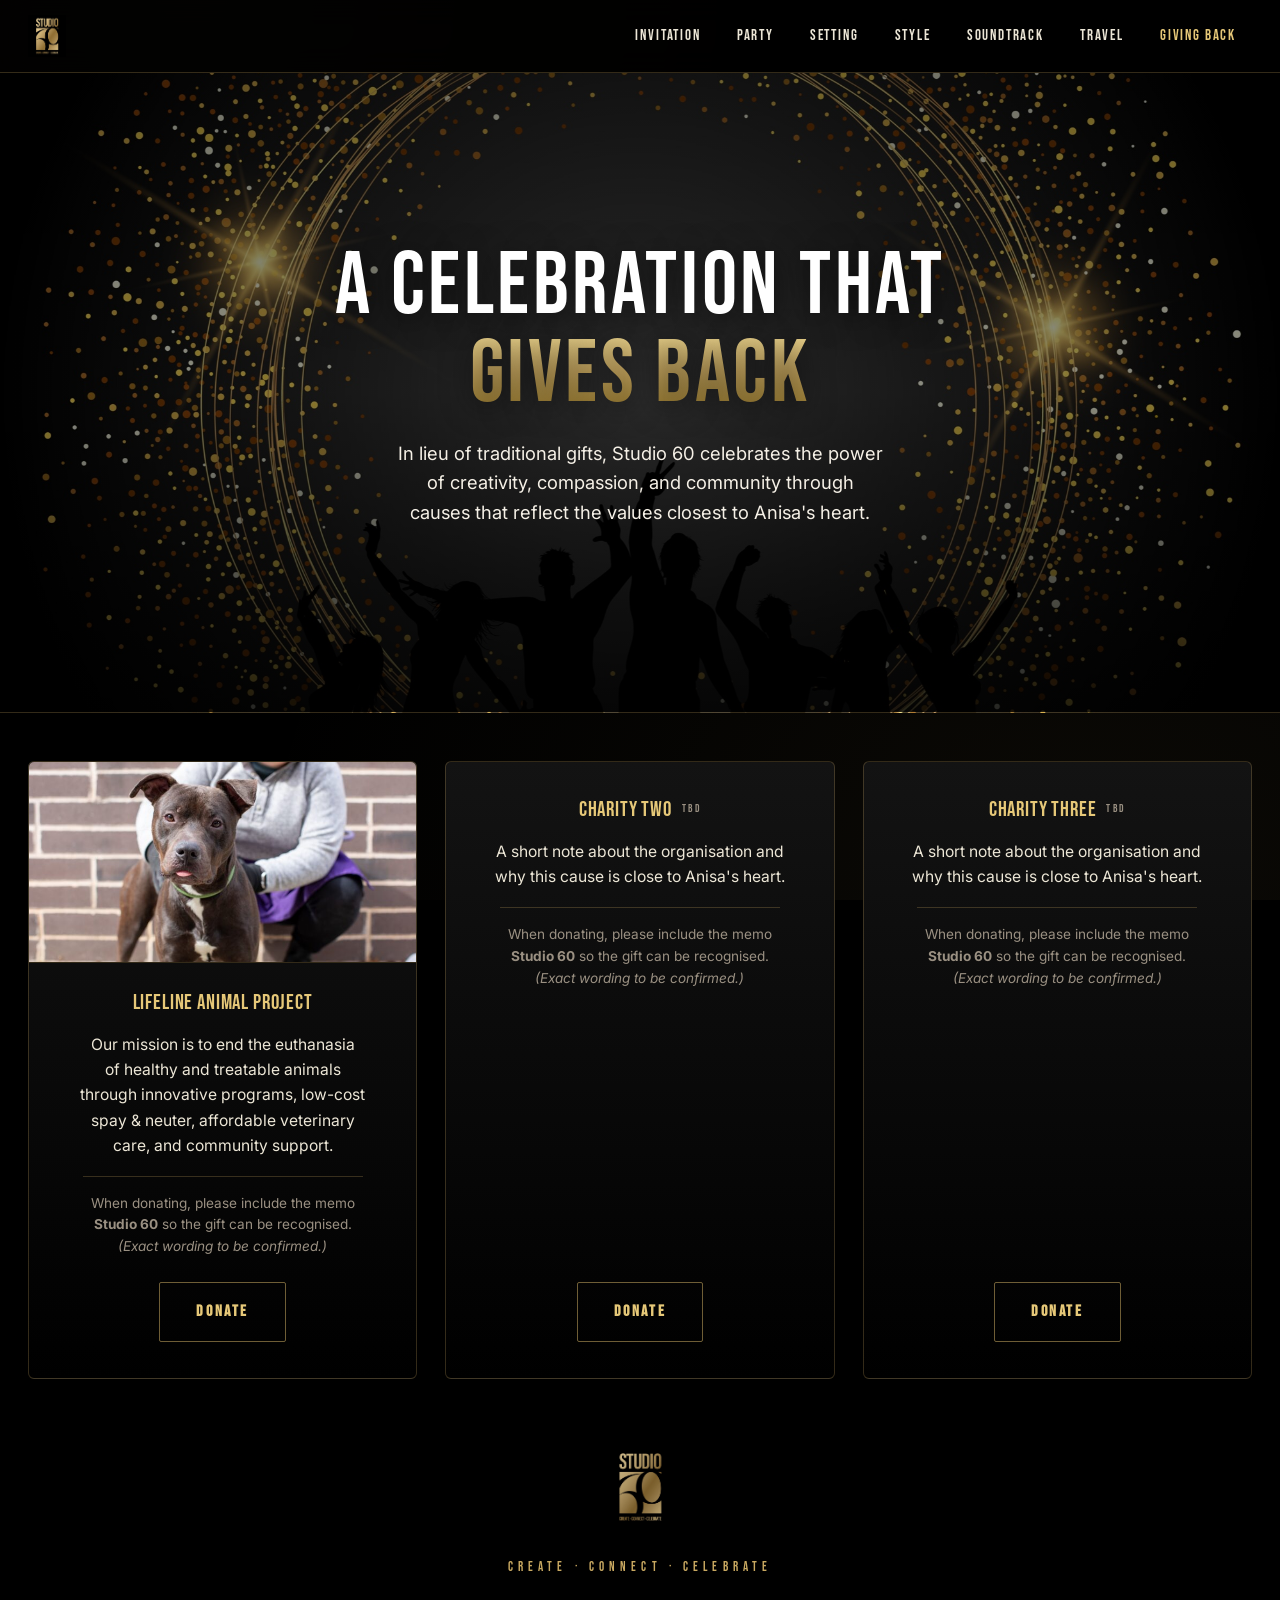
==== commit 3ef50149: "Giving Back: fill in LifeLine Animal Project card - Replace the first TBD card with LifeLine Animal " ====
--- a/advocacy.html
+++ b/advocacy.html
@@ -26,11 +26,14 @@
     <section class="section section-tight">
       <div class="container">
         <div class="charity-grid">
-          <div class="charity-card">
-            <h3 class="charity-name">Charity One <span class="charity-tag">TBD</span></h3>
-            <p class="charity-desc balance">A short note about the organisation and why this cause is close to Anisa's heart.</p>
+          <div class="charity-card charity-card--with-image">
+            <figure class="charity-image">
+              <img src="images/lifeline-wayne.jpeg" alt="A LifeLine Animal Project staff member with a rescue dog" loading="lazy" />
+            </figure>
+            <h3 class="charity-name">LifeLine Animal Project</h3>
+            <p class="charity-desc balance">Our mission is to end the euthanasia of healthy and treatable animals through innovative programs, low-cost spay &amp; neuter, affordable veterinary care, and community support.</p>
             <p class="charity-memo">When donating, please include the memo <strong>Studio 60</strong> so the gift can be recognised. <em>(Exact wording to be confirmed.)</em></p>
-            <a class="btn btn-ghost" href="#" target="_blank" rel="noopener">Donate</a>
+            <a class="btn btn-ghost" href="https://lifelineanimal.org/donate-today/" target="_blank" rel="noopener">Donate</a>
           </div>
 
           <div class="charity-card">
--- a/assets/style.css
+++ b/assets/style.css
@@ -562,6 +562,52 @@
   color: var(--gold-light);
 }
 
+/* Run of Show — "The Evening Unfolds" hero + narrative copy */
+.ros-banner {
+  background-color: var(--black);
+  background-size: cover;
+  background-position: center;
+  background-repeat: no-repeat;
+}
+
+.ros-heading {
+  text-align: center;
+  font-family: 'Bebas Neue', 'Oswald', sans-serif;
+  font-size: clamp(2rem, 4.5vw, 3.6rem);
+  letter-spacing: 0.04em;
+  line-height: 1;
+  color: var(--white);
+  margin-bottom: 32px;
+}
+
+.ros-narrative {
+  max-width: 720px;
+  margin: 0 auto;
+  text-align: center;
+  color: var(--ivory);
+}
+
+.ros-narrative p {
+  font-size: clamp(1.05rem, 1.5vw, 1.2rem);
+  line-height: 1.75;
+  margin-bottom: 1.4rem;
+  text-wrap: balance;
+}
+
+.ros-emphasis {
+  font-family: 'Bebas Neue', 'Oswald', sans-serif;
+  letter-spacing: 0.06em;
+  font-size: clamp(1.25rem, 1.8vw, 1.5rem) !important;
+  color: var(--gold-light);
+  margin-top: 1.6rem;
+}
+
+.ros-closing {
+  font-style: italic;
+  color: var(--gold-light);
+  margin-top: 1.6rem;
+}
+
 /* Advocacy — three text-only charity cards */
 .charity-grid {
   display: grid;
@@ -577,6 +623,23 @@
   text-align: center;
   display: flex;
   flex-direction: column;
+  overflow: hidden;
+}
+
+.charity-card--with-image { padding-top: 0; }
+
+.charity-image {
+  margin: 0 -28px 28px;
+  border-bottom: 1px solid var(--line);
+  background: var(--black);
+}
+
+.charity-image img {
+  display: block;
+  width: 100%;
+  height: 200px;
+  object-fit: cover;
+  object-position: center;
 }
 
 .charity-name {
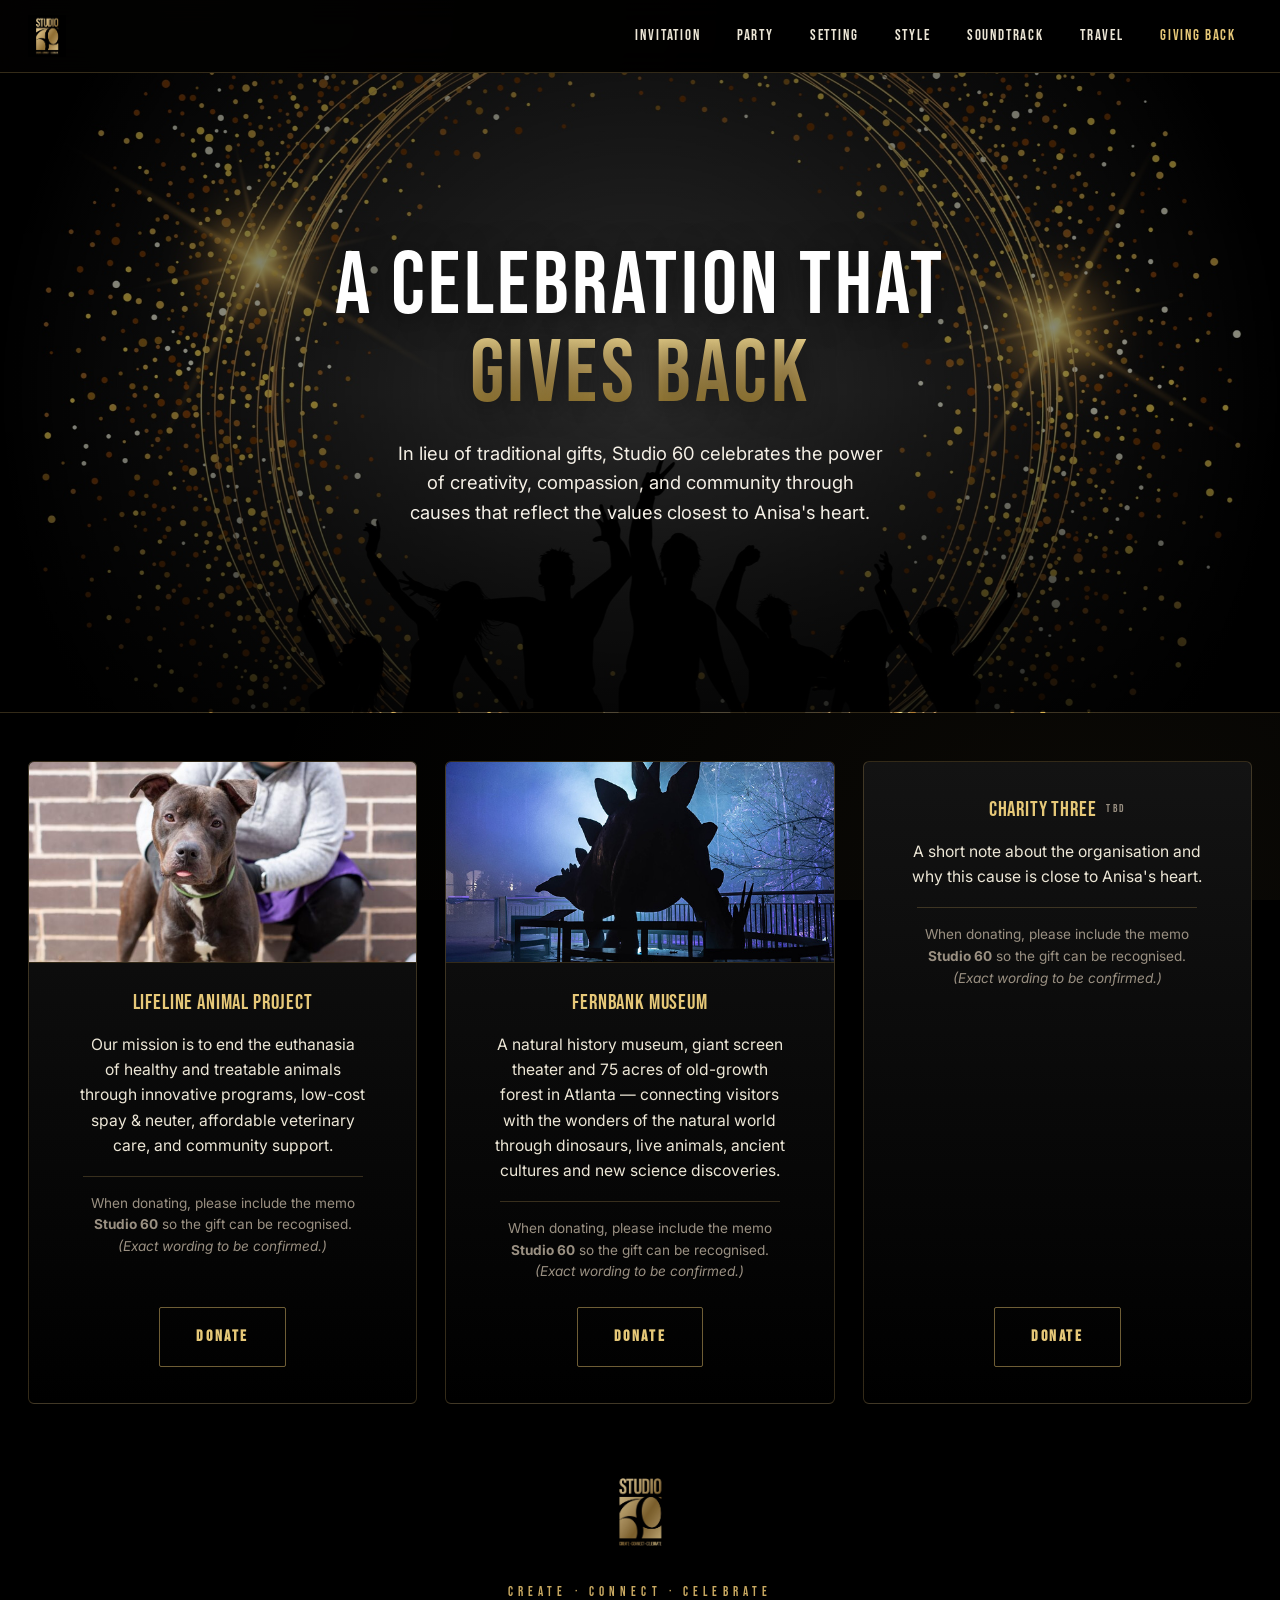
==== commit 38f169bb: "Giving Back: fill in Fernbank Museum card - Replace the second TBD card with Fernbank Museum: an   a" ====
--- a/advocacy.html
+++ b/advocacy.html
@@ -36,11 +36,14 @@
             <a class="btn btn-ghost" href="https://lifelineanimal.org/donate-today/" target="_blank" rel="noopener">Donate</a>
           </div>
 
-          <div class="charity-card">
-            <h3 class="charity-name">Charity Two <span class="charity-tag">TBD</span></h3>
-            <p class="charity-desc balance">A short note about the organisation and why this cause is close to Anisa's heart.</p>
+          <div class="charity-card charity-card--with-image">
+            <figure class="charity-image">
+              <img src="images/fernbank-stegosaurus.jpg" alt="Fernbank Museum's Stegosaurus exhibit lit at night" loading="lazy" />
+            </figure>
+            <h3 class="charity-name">Fernbank Museum</h3>
+            <p class="charity-desc balance">A natural history museum, giant screen theater and 75 acres of old-growth forest in Atlanta &mdash; connecting visitors with the wonders of the natural world through dinosaurs, live animals, ancient cultures and new science discoveries.</p>
             <p class="charity-memo">When donating, please include the memo <strong>Studio 60</strong> so the gift can be recognised. <em>(Exact wording to be confirmed.)</em></p>
-            <a class="btn btn-ghost" href="#" target="_blank" rel="noopener">Donate</a>
+            <a class="btn btn-ghost" href="https://fernbankmuseum.org/support/ways-to-give/give-online/" target="_blank" rel="noopener">Donate</a>
           </div>
 
           <div class="charity-card">
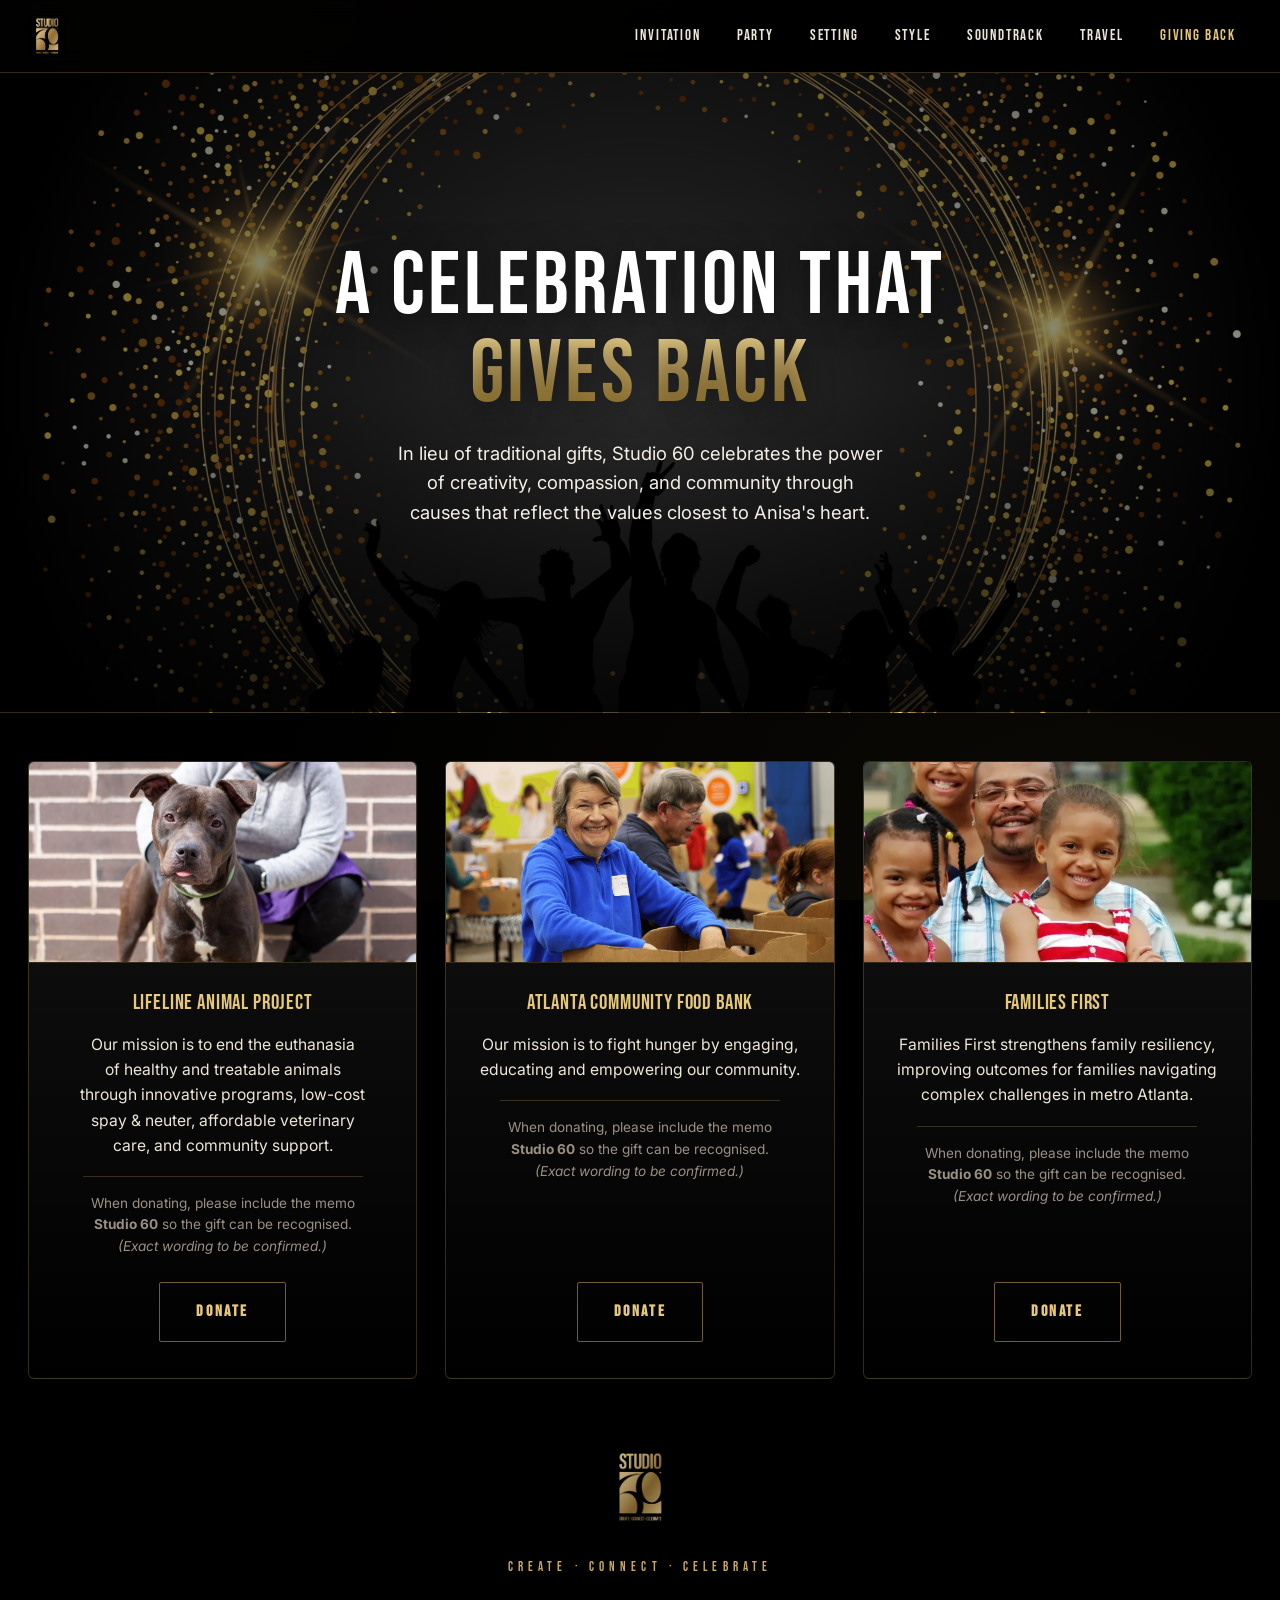
==== commit 570ba1ee: "Giving Back: swap Fernbank for ACFB, fill in Families First - Replace the Fernbank Museum card with " ====
--- a/advocacy.html
+++ b/advocacy.html
@@ -38,19 +38,22 @@
 
           <div class="charity-card charity-card--with-image">
             <figure class="charity-image">
-              <img src="images/fernbank-stegosaurus.jpg" alt="Fernbank Museum's Stegosaurus exhibit lit at night" loading="lazy" />
+              <img src="images/acfb-volunteer.jpg" alt="An Atlanta Community Food Bank volunteer smiling beside a stack of donation boxes" loading="lazy" />
             </figure>
-            <h3 class="charity-name">Fernbank Museum</h3>
-            <p class="charity-desc balance">A natural history museum, giant screen theater and 75 acres of old-growth forest in Atlanta &mdash; connecting visitors with the wonders of the natural world through dinosaurs, live animals, ancient cultures and new science discoveries.</p>
+            <h3 class="charity-name">Atlanta Community Food Bank</h3>
+            <p class="charity-desc balance">Our mission is to fight hunger by engaging, educating and empowering our community.</p>
             <p class="charity-memo">When donating, please include the memo <strong>Studio 60</strong> so the gift can be recognised. <em>(Exact wording to be confirmed.)</em></p>
-            <a class="btn btn-ghost" href="https://fernbankmuseum.org/support/ways-to-give/give-online/" target="_blank" rel="noopener">Donate</a>
+            <a class="btn btn-ghost" href="https://engage.acfb.org/site/Donation2?mfc_pref=T&amp;12350.donation=form1&amp;df_id=12350&amp;amt=35,100,250,500,1000&amp;amt_m=15,30,50,85,100&amp;chosen=100" target="_blank" rel="noopener">Donate</a>
           </div>
 
-          <div class="charity-card">
-            <h3 class="charity-name">Charity Three <span class="charity-tag">TBD</span></h3>
-            <p class="charity-desc balance">A short note about the organisation and why this cause is close to Anisa's heart.</p>
+          <div class="charity-card charity-card--with-image">
+            <figure class="charity-image">
+              <img src="images/families-first.jpg" alt="A father smiling with his three young daughters" loading="lazy" />
+            </figure>
+            <h3 class="charity-name">Families First</h3>
+            <p class="charity-desc balance">Families First strengthens family resiliency, improving outcomes for families navigating complex challenges in metro Atlanta.</p>
             <p class="charity-memo">When donating, please include the memo <strong>Studio 60</strong> so the gift can be recognised. <em>(Exact wording to be confirmed.)</em></p>
-            <a class="btn btn-ghost" href="#" target="_blank" rel="noopener">Donate</a>
+            <a class="btn btn-ghost" href="https://familiesfirst.org/navigatingthefuture/#pledge-form" target="_blank" rel="noopener">Donate</a>
           </div>
         </div>
       </div>
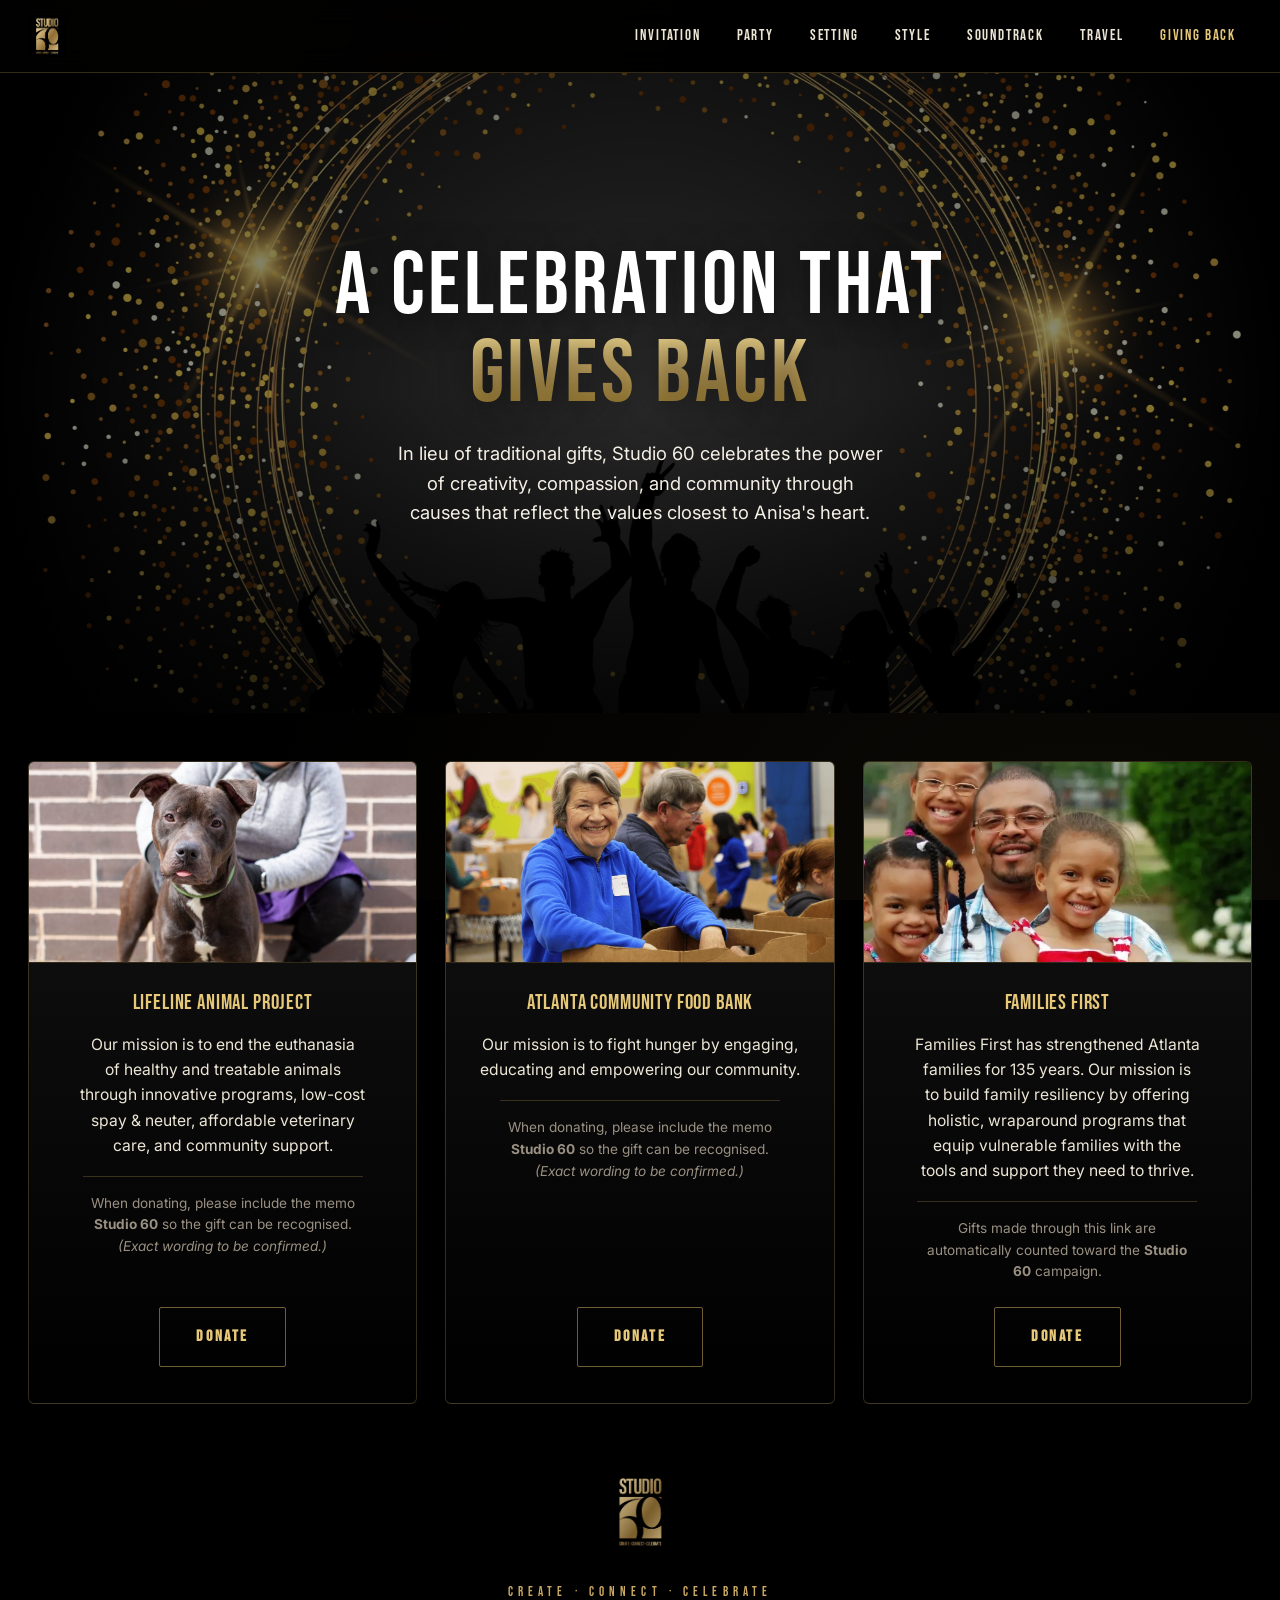
==== commit d8df54bf: "Families First card: new copy, dedicated donate link, head room - Photo: anchor object-position to "" ====
--- a/advocacy.html
+++ b/advocacy.html
@@ -48,12 +48,12 @@
 
           <div class="charity-card charity-card--with-image">
             <figure class="charity-image">
-              <img src="images/families-first.jpg" alt="A father smiling with his three young daughters" loading="lazy" />
+              <img src="images/families-first.jpg" alt="A father smiling with his three young daughters" loading="lazy" style="object-position: center top;" />
             </figure>
             <h3 class="charity-name">Families First</h3>
-            <p class="charity-desc balance">Families First strengthens family resiliency, improving outcomes for families navigating complex challenges in metro Atlanta.</p>
-            <p class="charity-memo">When donating, please include the memo <strong>Studio 60</strong> so the gift can be recognised. <em>(Exact wording to be confirmed.)</em></p>
-            <a class="btn btn-ghost" href="https://familiesfirst.org/navigatingthefuture/#pledge-form" target="_blank" rel="noopener">Donate</a>
+            <p class="charity-desc balance">Families First has strengthened Atlanta families for 135 years. Our mission is to build family resiliency by offering holistic, wraparound programs that equip vulnerable families with the tools and support they need to thrive.</p>
+            <p class="charity-memo">Gifts made through this link are automatically counted toward the <strong>Studio 60</strong> campaign.</p>
+            <a class="btn btn-ghost" href="https://secure.givelively.org/donate/families-first-inc-atlanta-ga/fueling-futures-studio-60-families-first" target="_blank" rel="noopener">Donate</a>
           </div>
         </div>
       </div>
--- a/assets/style.css
+++ b/assets/style.css
@@ -233,6 +233,17 @@
   font-size: 1.15rem;
 }
 
+/* Slightly more presence on the primary submit button so the eye lands on it */
+.btn-confirm {
+  padding: 24px 64px;
+  font-size: 1.2rem;
+  letter-spacing: 0.2em;
+  font-weight: 700;
+}
+
+/* Narrow select for short option lists (e.g. guests = 1 or 2) */
+.form-row select.select-narrow { width: auto; min-width: 120px; max-width: 160px; }
+
 .btn-arrow::after {
   content: " ↗";
   margin-left: 4px;
@@ -256,6 +267,12 @@
 }
 
 .section-tight { padding: 48px 0; }
+
+/* Tighter vertical rhythm on phones so guests scroll less */
+@media (max-width: 800px) {
+  .section { padding: 48px 0; }
+  .section-tight { padding: 28px 0; }
+}
 
 .section-title {
   text-align: center;
@@ -366,6 +383,14 @@
   color: var(--gold);
   margin-bottom: 16px;
   animation: fadeUp 1s 0.15s ease both;
+}
+
+/* Larger eyebrow variant — two-line "A Birthday / Celebration of" */
+.hero-eyebrow--lg {
+  font-size: clamp(1.4rem, 2.6vw, 2rem);
+  line-height: 1.05;
+  letter-spacing: 0.28em;
+  margin-bottom: 22px;
 }
 
 .hero-title {
@@ -537,7 +562,6 @@
   justify-content: center;
   text-align: center;
   overflow: hidden;
-  border-bottom: 1px solid var(--line);
 }
 
 /* Taller variant to mirror the RSVP hero feel on hero-style pages */
@@ -553,6 +577,26 @@
 
 /* Soundtrack page — tight title + tagline lockup on the banner */
 .soundtrack-lockup { line-height: 0.95; }
+
+/* Soundtrack deadline note — matches the RSVP "Kindly reply by" treatment */
+.song-deadline {
+  text-align: center;
+  font-size: 0.85rem;
+  color: var(--text-mute);
+  letter-spacing: 0.12em;
+  text-transform: uppercase;
+  margin: 0 0 32px;
+}
+
+.song-deadline .deadline-date {
+  color: var(--gold-light);
+  font-weight: 700;
+  font-size: 1.15em;
+  letter-spacing: 0.16em;
+}
+
+/* Keeps a date and its year locked together on one line */
+.deadline-line { white-space: nowrap; }
 .soundtrack-tagline {
   margin-top: 14px;
   font-family: 'Bebas Neue', 'Oswald', sans-serif;
@@ -1171,6 +1215,31 @@
 /* ============================================
    Venue / Map
    ============================================ */
+.venue-intro {
+  max-width: 760px;
+  margin: 0 auto 40px;
+  text-align: center;
+  color: var(--ivory);
+}
+
+.venue-intro .venue-name {
+  font-family: 'Bebas Neue', 'Oswald', sans-serif;
+  font-size: clamp(2rem, 4.5vw, 3.4rem);
+  letter-spacing: 0.04em;
+  line-height: 1;
+  text-transform: uppercase;
+  margin-bottom: 20px;
+}
+
+.venue-intro p {
+  font-size: clamp(1rem, 1.4vw, 1.15rem);
+  line-height: 1.65;
+  margin-bottom: 10px;
+  text-wrap: balance;
+}
+
+.venue-intro p:last-child { margin-bottom: 0; }
+
 .venue-grid {
   display: grid;
   grid-template-columns: 1fr 1.2fr;
@@ -1316,7 +1385,7 @@
   box-shadow: 0 0 0 3px rgba(201, 169, 97, 0.15);
 }
 
-.form-row textarea { min-height: 100px; resize: vertical; }
+.form-row textarea { min-height: 78px; resize: vertical; }
 
 .form-row .help {
   font-size: 0.8rem;
@@ -1352,9 +1421,12 @@
 }
 
 .radio-pill input:checked + label {
-  background: var(--gold-gradient-flat);
-  color: var(--black);
-  border-color: transparent;
+  background: transparent;
+  color: var(--gold-light);
+  border: 2px solid var(--gold);
+  padding: 13px 23px; /* compensate for thicker border so size stays consistent */
+  font-weight: 600;
+  box-shadow: 0 0 0 1px rgba(201, 169, 97, 0.25) inset;
 }
 
 .form-success {
@@ -1563,7 +1635,6 @@
   grid-template-rows: minmax(560px, auto) auto;
   align-items: stretch;
   background: var(--black);
-  border-bottom: 1px solid var(--line);
 }
 
 .rsvp-hero-image {
@@ -1576,7 +1647,6 @@
   background-size: cover, 220% auto;
   background-position: center, right bottom;
   background-repeat: no-repeat, no-repeat;
-  border-bottom: 1px solid var(--line);
 }
 
 .rsvp-hero-intro {
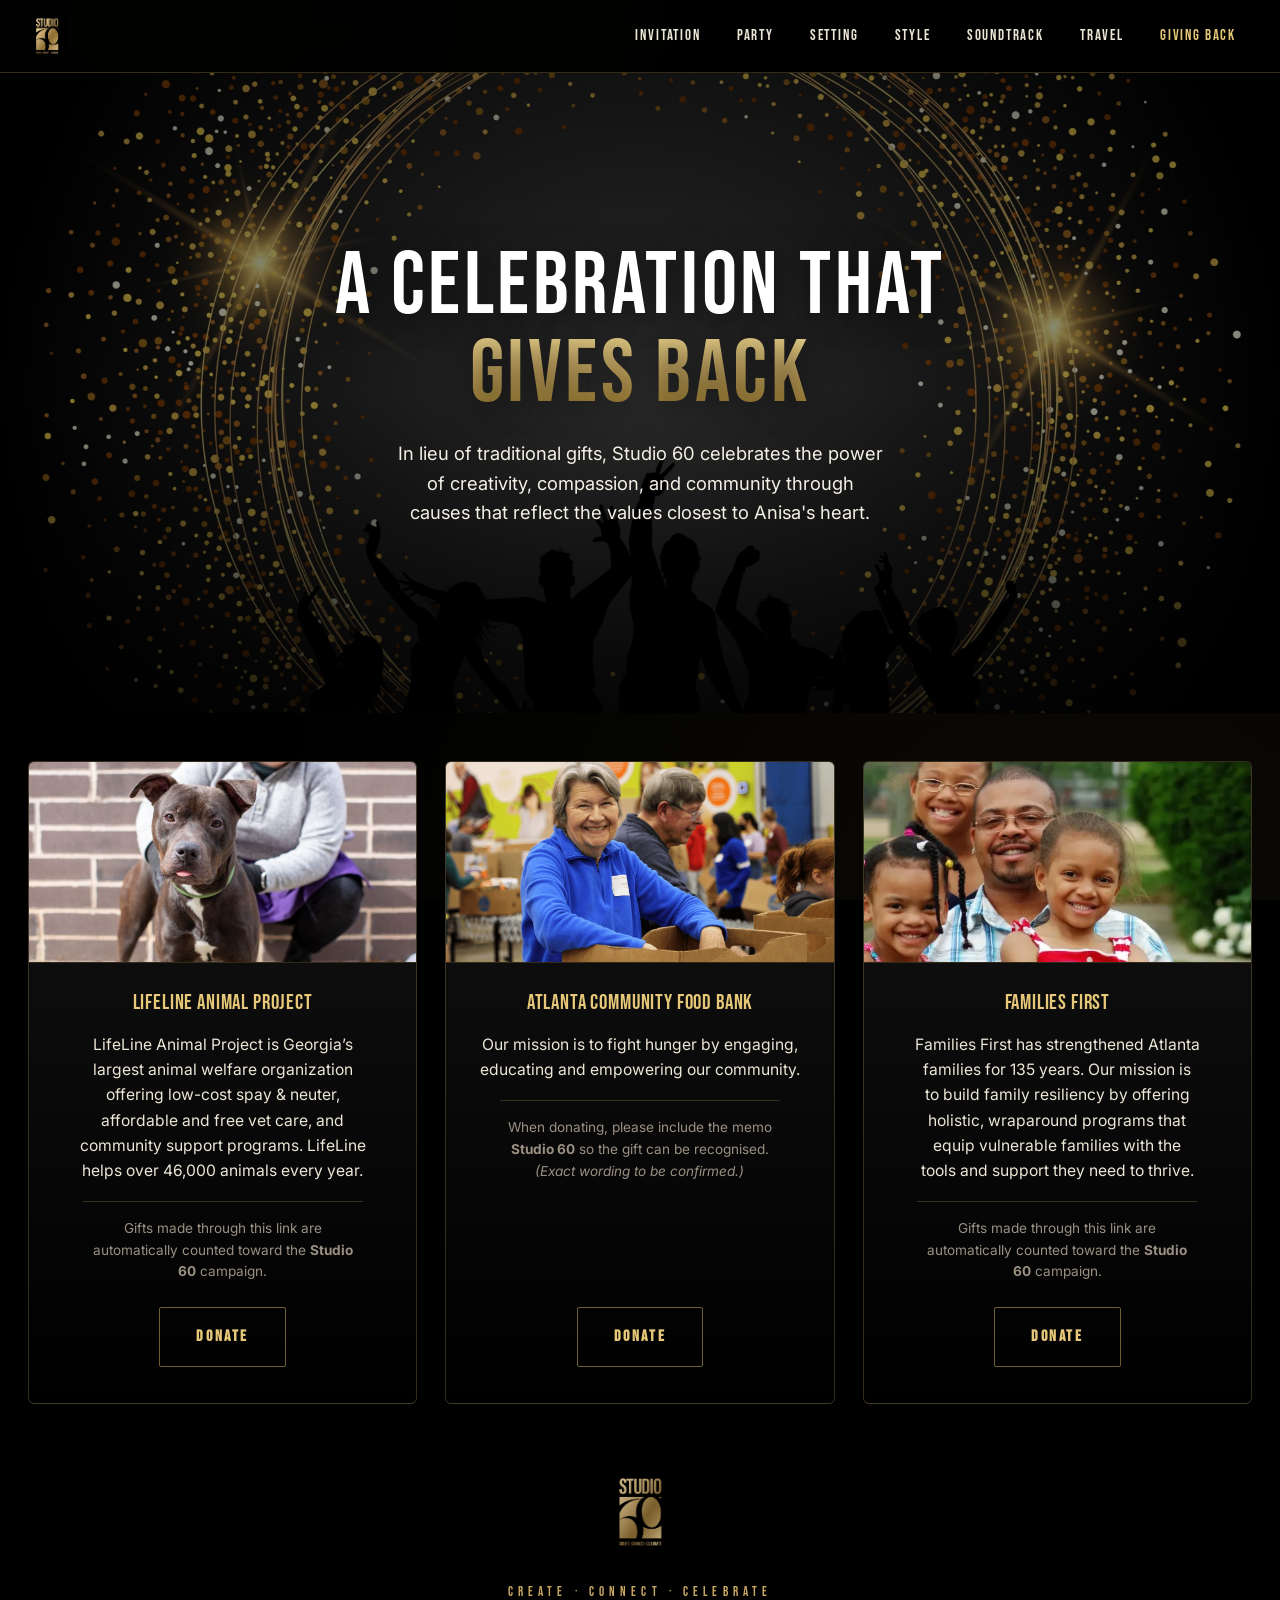
==== commit fd6bd82f: "LifeLine card: new bio, unique donate link, auto-tag memo - Replace the placeholder mission text wit" ====
--- a/advocacy.html
+++ b/advocacy.html
@@ -31,9 +31,9 @@
               <img src="images/lifeline-wayne.jpeg" alt="A LifeLine Animal Project staff member with a rescue dog" loading="lazy" />
             </figure>
             <h3 class="charity-name">LifeLine Animal Project</h3>
-            <p class="charity-desc balance">Our mission is to end the euthanasia of healthy and treatable animals through innovative programs, low-cost spay &amp; neuter, affordable veterinary care, and community support.</p>
-            <p class="charity-memo">When donating, please include the memo <strong>Studio 60</strong> so the gift can be recognised. <em>(Exact wording to be confirmed.)</em></p>
-            <a class="btn btn-ghost" href="https://lifelineanimal.org/donate-today/" target="_blank" rel="noopener">Donate</a>
+            <p class="charity-desc balance">LifeLine Animal Project is Georgia&rsquo;s largest animal welfare organization offering low-cost spay &amp; neuter, affordable and free vet care, and community support programs. LifeLine helps over 46,000 animals every year.</p>
+            <p class="charity-memo">Gifts made through this link are automatically counted toward the <strong>Studio 60</strong> campaign.</p>
+            <a class="btn btn-ghost" href="https://host.nxt.blackbaud.com/donor-form?svcid=renxt&amp;formId=9568ff95-1cdc-4532-84ca-9cf64a7f66dc&amp;envid=p-vV4e0Cp9P0CBmIBml051mg&amp;zone=usa" target="_blank" rel="noopener">Donate</a>
           </div>
 
           <div class="charity-card charity-card--with-image">
--- a/assets/style.css
+++ b/assets/style.css
@@ -578,6 +578,69 @@
 /* Soundtrack page — tight title + tagline lockup on the banner */
 .soundtrack-lockup { line-height: 0.95; }
 
+/* Soundtrack — list of songs already requested */
+.songs-shown {
+  max-width: 640px;
+  margin: 0 auto 32px;
+  text-align: center;
+}
+
+.songs-shown-heading {
+  font-family: 'Bebas Neue', 'Oswald', sans-serif;
+  font-size: clamp(1.4rem, 2.6vw, 1.9rem);
+  letter-spacing: 0.18em;
+  color: var(--gold-light);
+  margin-bottom: 12px;
+}
+
+.songs-shown-status {
+  font-family: 'Bebas Neue', 'Oswald', sans-serif;
+  letter-spacing: 0.22em;
+  font-size: 0.85rem;
+  color: var(--text-mute);
+  text-transform: uppercase;
+  margin-bottom: 18px;
+}
+
+.songs-list {
+  list-style: none;
+  padding: 0;
+  margin: 0;
+  max-height: 280px;
+  overflow-y: auto;
+  border: 1px solid var(--line);
+  border-radius: 4px;
+  background: rgba(0, 0, 0, 0.4);
+  text-align: left;
+  display: none;
+}
+
+.songs-list.is-loaded { display: block; }
+
+.songs-list-row {
+  display: flex;
+  align-items: baseline;
+  gap: 12px;
+  padding: 10px 18px;
+  border-bottom: 1px solid rgba(201, 169, 97, 0.08);
+}
+
+.songs-list-row:last-child { border-bottom: none; }
+
+.songs-list-title {
+  color: var(--ivory);
+  font-weight: 600;
+  font-size: 0.95rem;
+}
+
+.songs-list-artist {
+  color: var(--text-mute);
+  font-size: 0.85rem;
+  font-style: italic;
+  margin-left: auto;
+  text-align: right;
+}
+
 /* Soundtrack deadline note — matches the RSVP "Kindly reply by" treatment */
 .song-deadline {
   text-align: center;
@@ -650,6 +713,89 @@
   font-style: italic;
   color: var(--gold-light);
   margin-top: 1.6rem;
+}
+
+/* Run of Show — "The Lineup" performer cards */
+.lineup-heading {
+  text-align: center;
+  font-family: 'Bebas Neue', 'Oswald', sans-serif;
+  font-size: clamp(1.8rem, 3.6vw, 2.8rem);
+  letter-spacing: 0.06em;
+  color: var(--gold-light);
+  margin-bottom: 36px;
+}
+
+.lineup-grid {
+  display: grid;
+  grid-template-columns: repeat(2, 1fr);
+  gap: 24px;
+  max-width: 1080px;
+  margin: 0 auto;
+}
+
+.lineup-card {
+  padding: 32px 28px;
+  background: linear-gradient(180deg, rgba(20, 20, 20, 0.95), rgba(0, 0, 0, 0.9));
+  border: 1px solid var(--line);
+  border-radius: 6px;
+  text-align: center;
+  display: flex;
+  flex-direction: column;
+  overflow: hidden;
+}
+
+.lineup-card--with-image { padding-top: 0; }
+
+.lineup-image {
+  margin: 0 -28px 24px;
+  border-bottom: 1px solid var(--line);
+  background: var(--black);
+}
+
+.lineup-image img {
+  display: block;
+  width: 100%;
+  height: 220px;
+  object-fit: cover;
+  object-position: center;
+}
+
+.lineup-role {
+  display: block;
+  font-family: 'Bebas Neue', 'Oswald', sans-serif;
+  letter-spacing: 0.32em;
+  font-size: 0.8rem;
+  color: var(--gold);
+  text-transform: uppercase;
+  margin-bottom: 10px;
+}
+
+.lineup-name {
+  color: var(--gold-light);
+  font-size: 1.4rem;
+  margin-bottom: 14px;
+}
+
+.lineup-tag {
+  font-size: 0.55em;
+  color: var(--text-mute);
+  letter-spacing: 0.22em;
+  margin-left: 6px;
+  vertical-align: middle;
+  font-weight: 400;
+}
+
+.lineup-bio {
+  color: var(--text);
+  font-size: 0.95rem;
+  line-height: 1.65;
+  margin: 0;
+}
+
+@media (max-width: 800px) {
+  .lineup-grid { grid-template-columns: 1fr; gap: 18px; }
+  .lineup-card { padding: 26px 22px; }
+  .lineup-image img { height: 200px; }
 }
 
 /* Advocacy — three text-only charity cards */
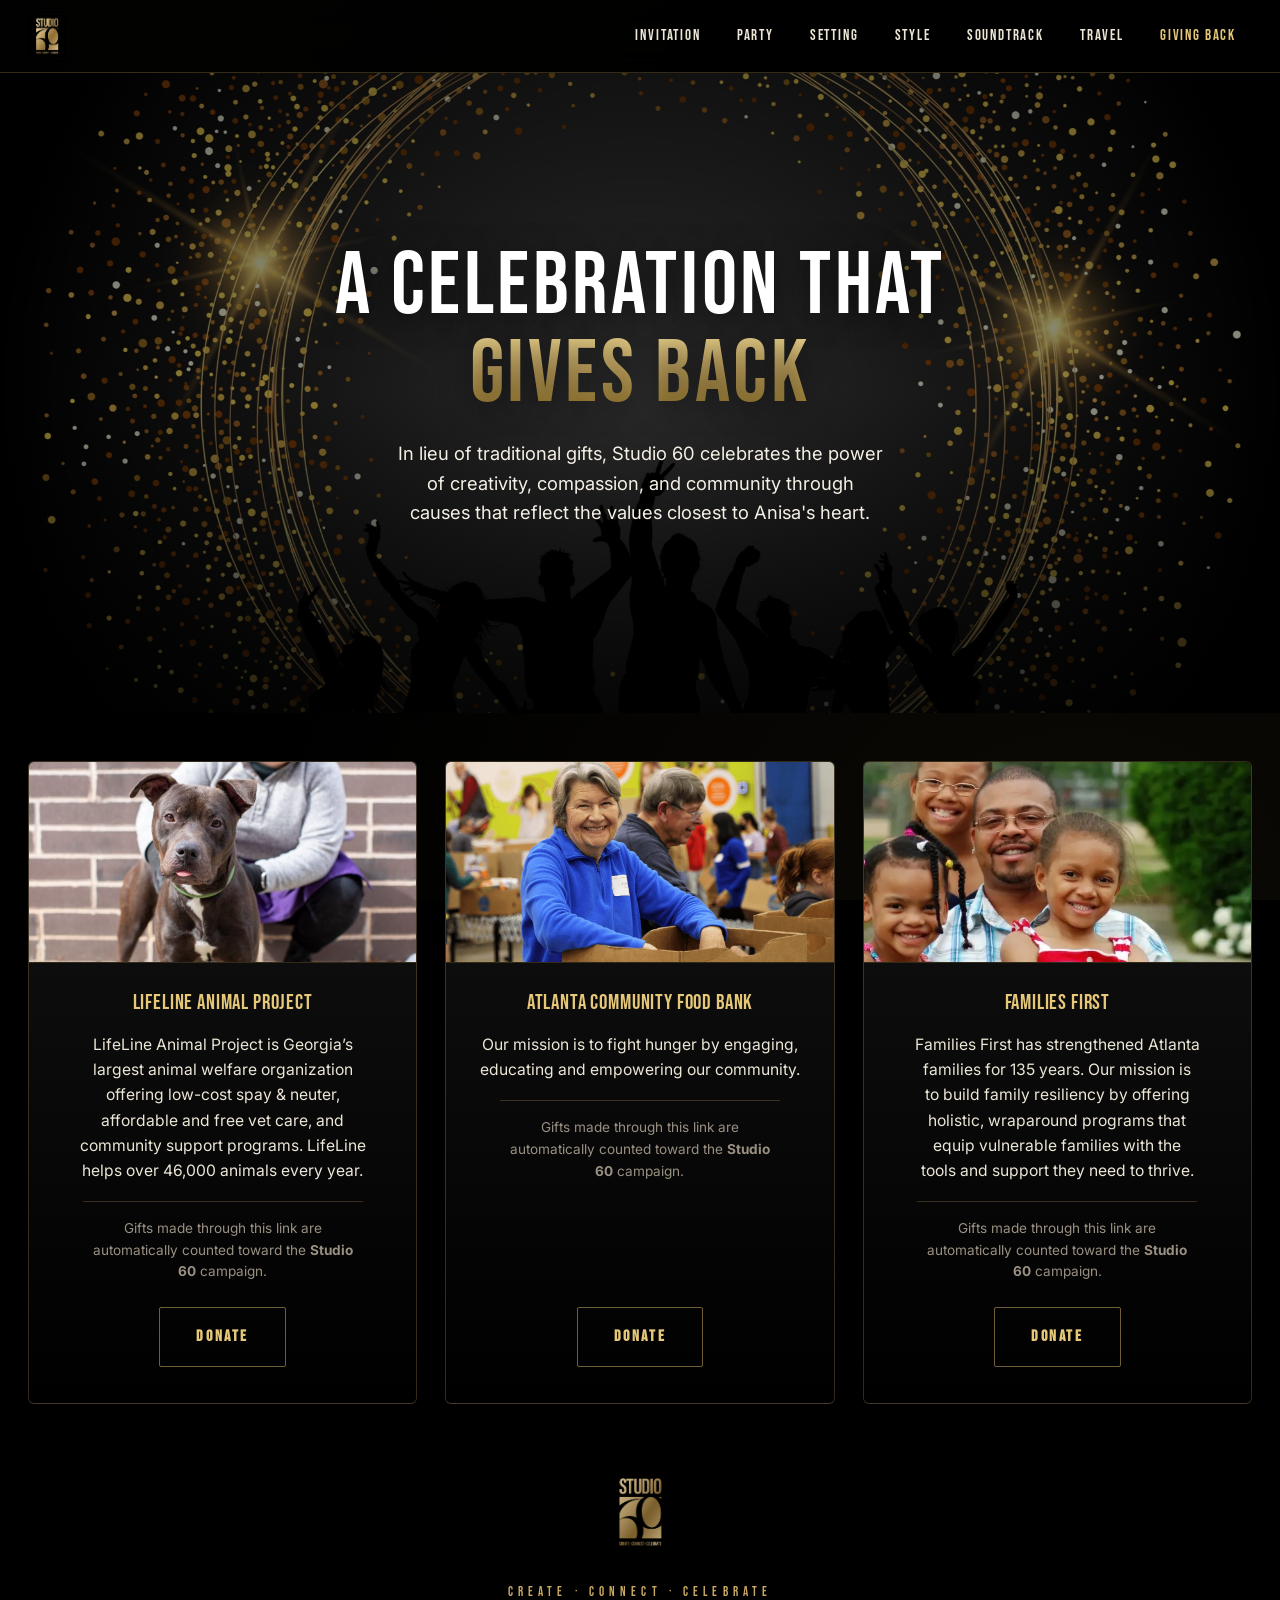
==== commit 0ed33844: "ACFB card: dedicated /anisa60 donate link and auto-tag memo Switch the Atlanta Community Food Bank d" ====
--- a/advocacy.html
+++ b/advocacy.html
@@ -42,8 +42,8 @@
             </figure>
             <h3 class="charity-name">Atlanta Community Food Bank</h3>
             <p class="charity-desc balance">Our mission is to fight hunger by engaging, educating and empowering our community.</p>
-            <p class="charity-memo">When donating, please include the memo <strong>Studio 60</strong> so the gift can be recognised. <em>(Exact wording to be confirmed.)</em></p>
-            <a class="btn btn-ghost" href="https://engage.acfb.org/site/Donation2?mfc_pref=T&amp;12350.donation=form1&amp;df_id=12350&amp;amt=35,100,250,500,1000&amp;amt_m=15,30,50,85,100&amp;chosen=100" target="_blank" rel="noopener">Donate</a>
+            <p class="charity-memo">Gifts made through this link are automatically counted toward the <strong>Studio 60</strong> campaign.</p>
+            <a class="btn btn-ghost" href="https://give.acfb.org/anisa60" target="_blank" rel="noopener">Donate</a>
           </div>
 
           <div class="charity-card charity-card--with-image">
--- a/assets/style.css
+++ b/assets/style.css
@@ -755,7 +755,8 @@
 .lineup-image img {
   display: block;
   width: 100%;
-  height: 220px;
+  aspect-ratio: 1 / 1;
+  height: auto;
   object-fit: cover;
   object-position: center;
 }
@@ -795,7 +796,6 @@
 @media (max-width: 800px) {
   .lineup-grid { grid-template-columns: 1fr; gap: 18px; }
   .lineup-card { padding: 26px 22px; }
-  .lineup-image img { height: 200px; }
 }
 
 /* Advocacy — three text-only charity cards */
@@ -870,6 +870,42 @@
 @media (max-width: 800px) {
   .charity-grid { grid-template-columns: 1fr; gap: 20px; }
   .charity-card { padding: 28px 24px; }
+}
+
+/* Terms & Conditions page — clean reading layout */
+.terms-block {
+  max-width: 760px;
+  margin: 0 auto;
+  color: var(--text);
+}
+
+.terms-intro {
+  font-size: 1.05rem;
+  font-style: italic;
+  color: var(--ivory);
+  margin-bottom: 32px;
+  padding-bottom: 24px;
+  border-bottom: 1px solid var(--line);
+  text-wrap: balance;
+}
+
+.terms-block h2 {
+  font-family: 'Bebas Neue', 'Oswald', sans-serif;
+  font-size: clamp(1.1rem, 1.8vw, 1.3rem);
+  letter-spacing: 0.12em;
+  color: var(--gold-light);
+  text-transform: uppercase;
+  margin-top: 32px;
+  margin-bottom: 12px;
+}
+
+.terms-block h2:first-of-type { margin-top: 0; }
+
+.terms-block p {
+  font-size: 0.98rem;
+  line-height: 1.7;
+  color: var(--text);
+  margin-bottom: 1rem;
 }
 
 /* Attire page — centred mood block with an italic gold coda */
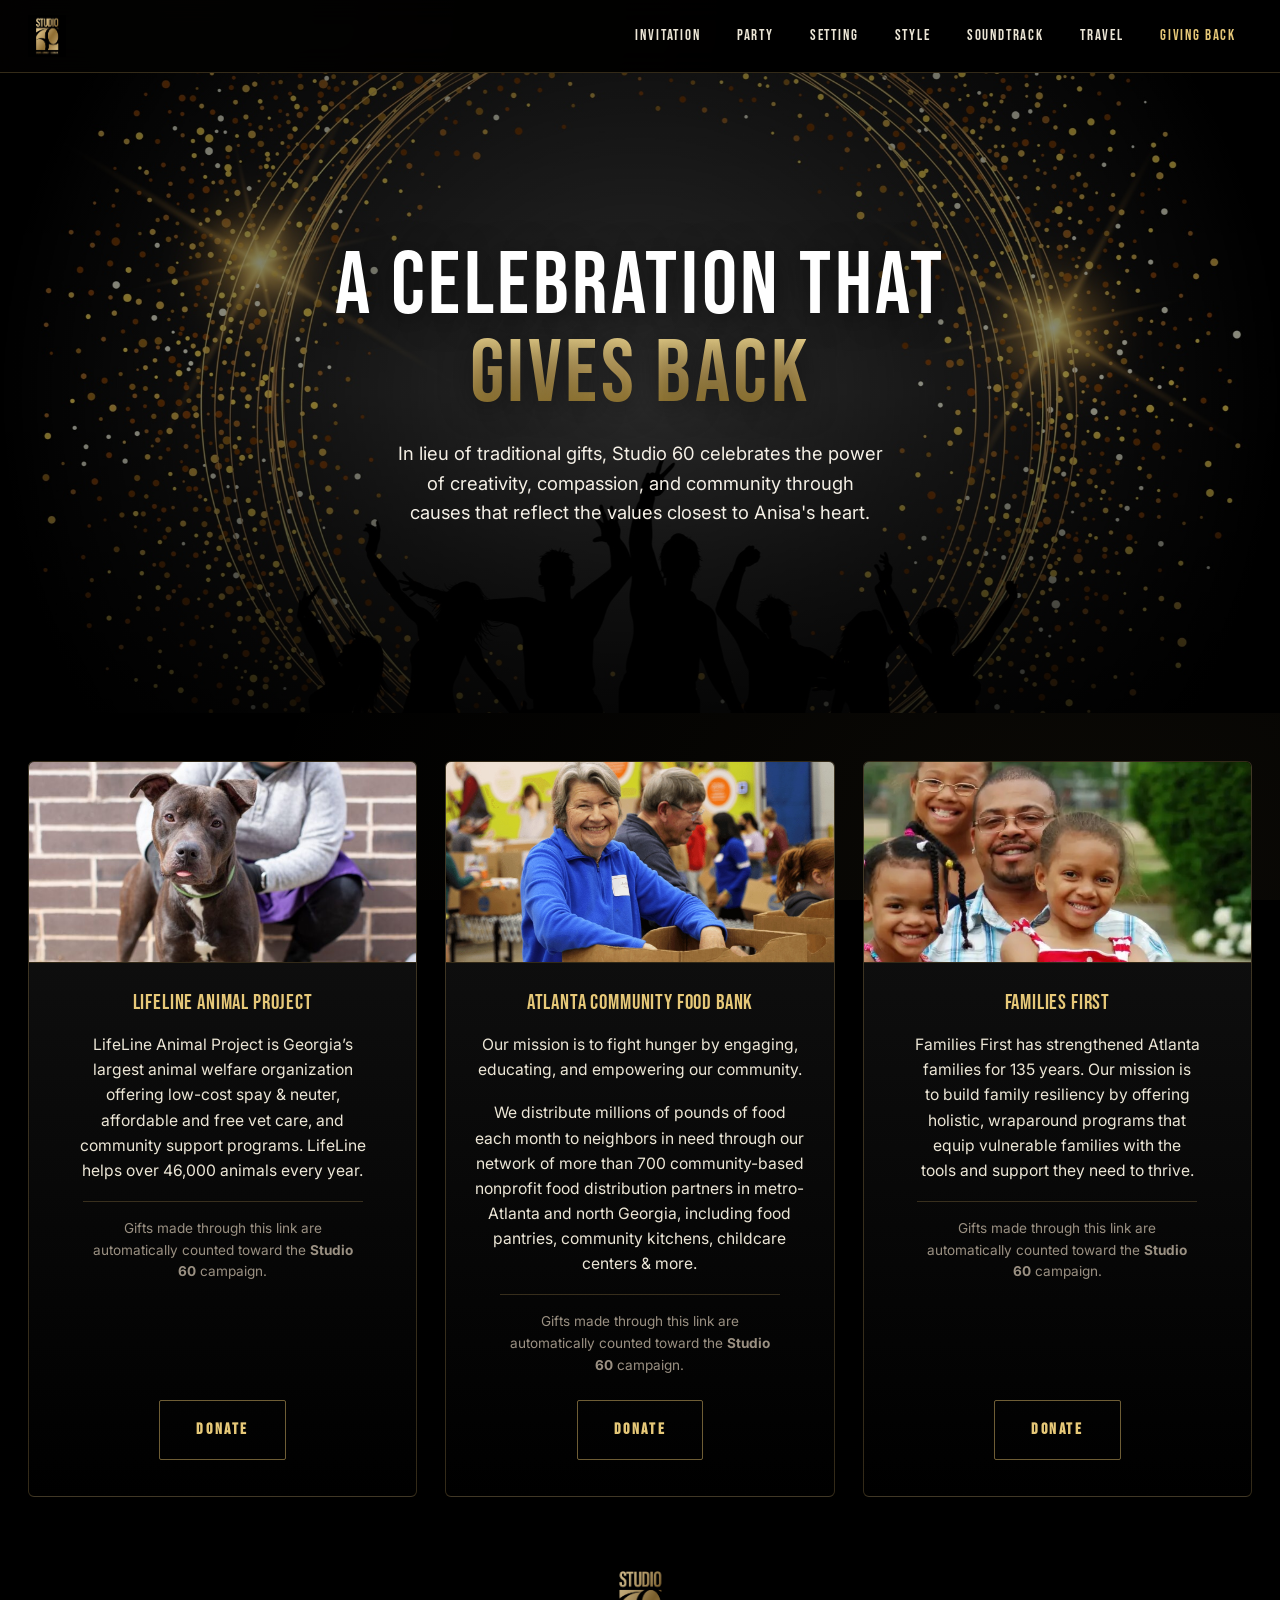
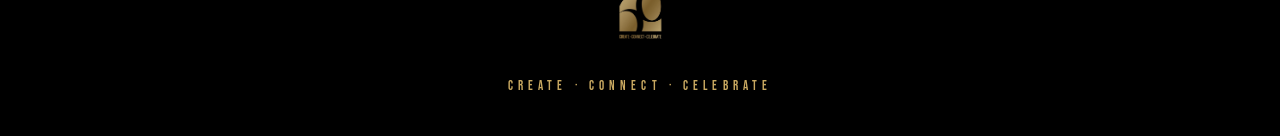
==== commit f12133b5: "ACFB card: expand description with food distribution stats Keep the mission line (now with the Oxfor" ====
--- a/advocacy.html
+++ b/advocacy.html
@@ -41,7 +41,8 @@
               <img src="images/acfb-volunteer.jpg" alt="An Atlanta Community Food Bank volunteer smiling beside a stack of donation boxes" loading="lazy" />
             </figure>
             <h3 class="charity-name">Atlanta Community Food Bank</h3>
-            <p class="charity-desc balance">Our mission is to fight hunger by engaging, educating and empowering our community.</p>
+            <p class="charity-desc balance">Our mission is to fight hunger by engaging, educating, and empowering our community.</p>
+            <p class="charity-desc balance">We distribute millions of pounds of food each month to neighbors in need through our network of more than 700 community-based nonprofit food distribution partners in metro-Atlanta and north Georgia, including food pantries, community kitchens, childcare centers &amp; more.</p>
             <p class="charity-memo">Gifts made through this link are automatically counted toward the <strong>Studio 60</strong> campaign.</p>
             <a class="btn btn-ghost" href="https://give.acfb.org/anisa60" target="_blank" rel="noopener">Donate</a>
           </div>
